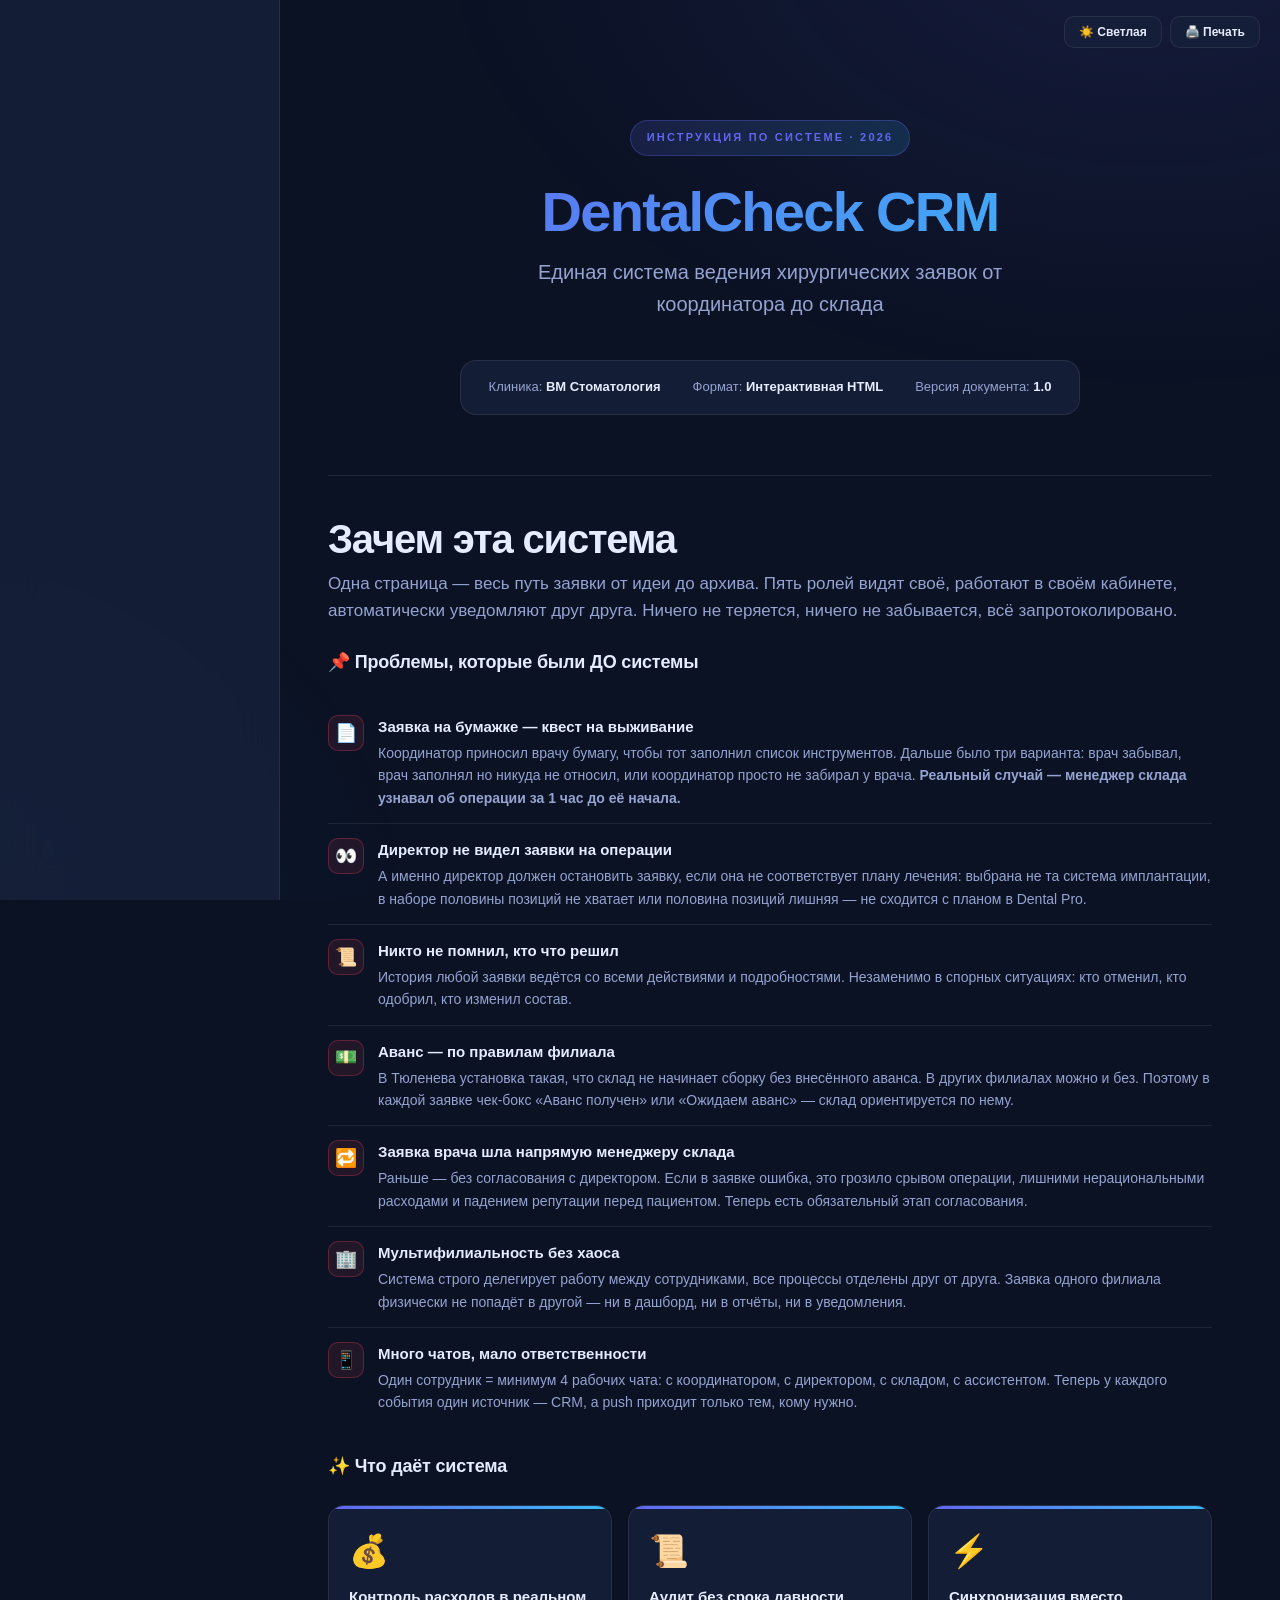
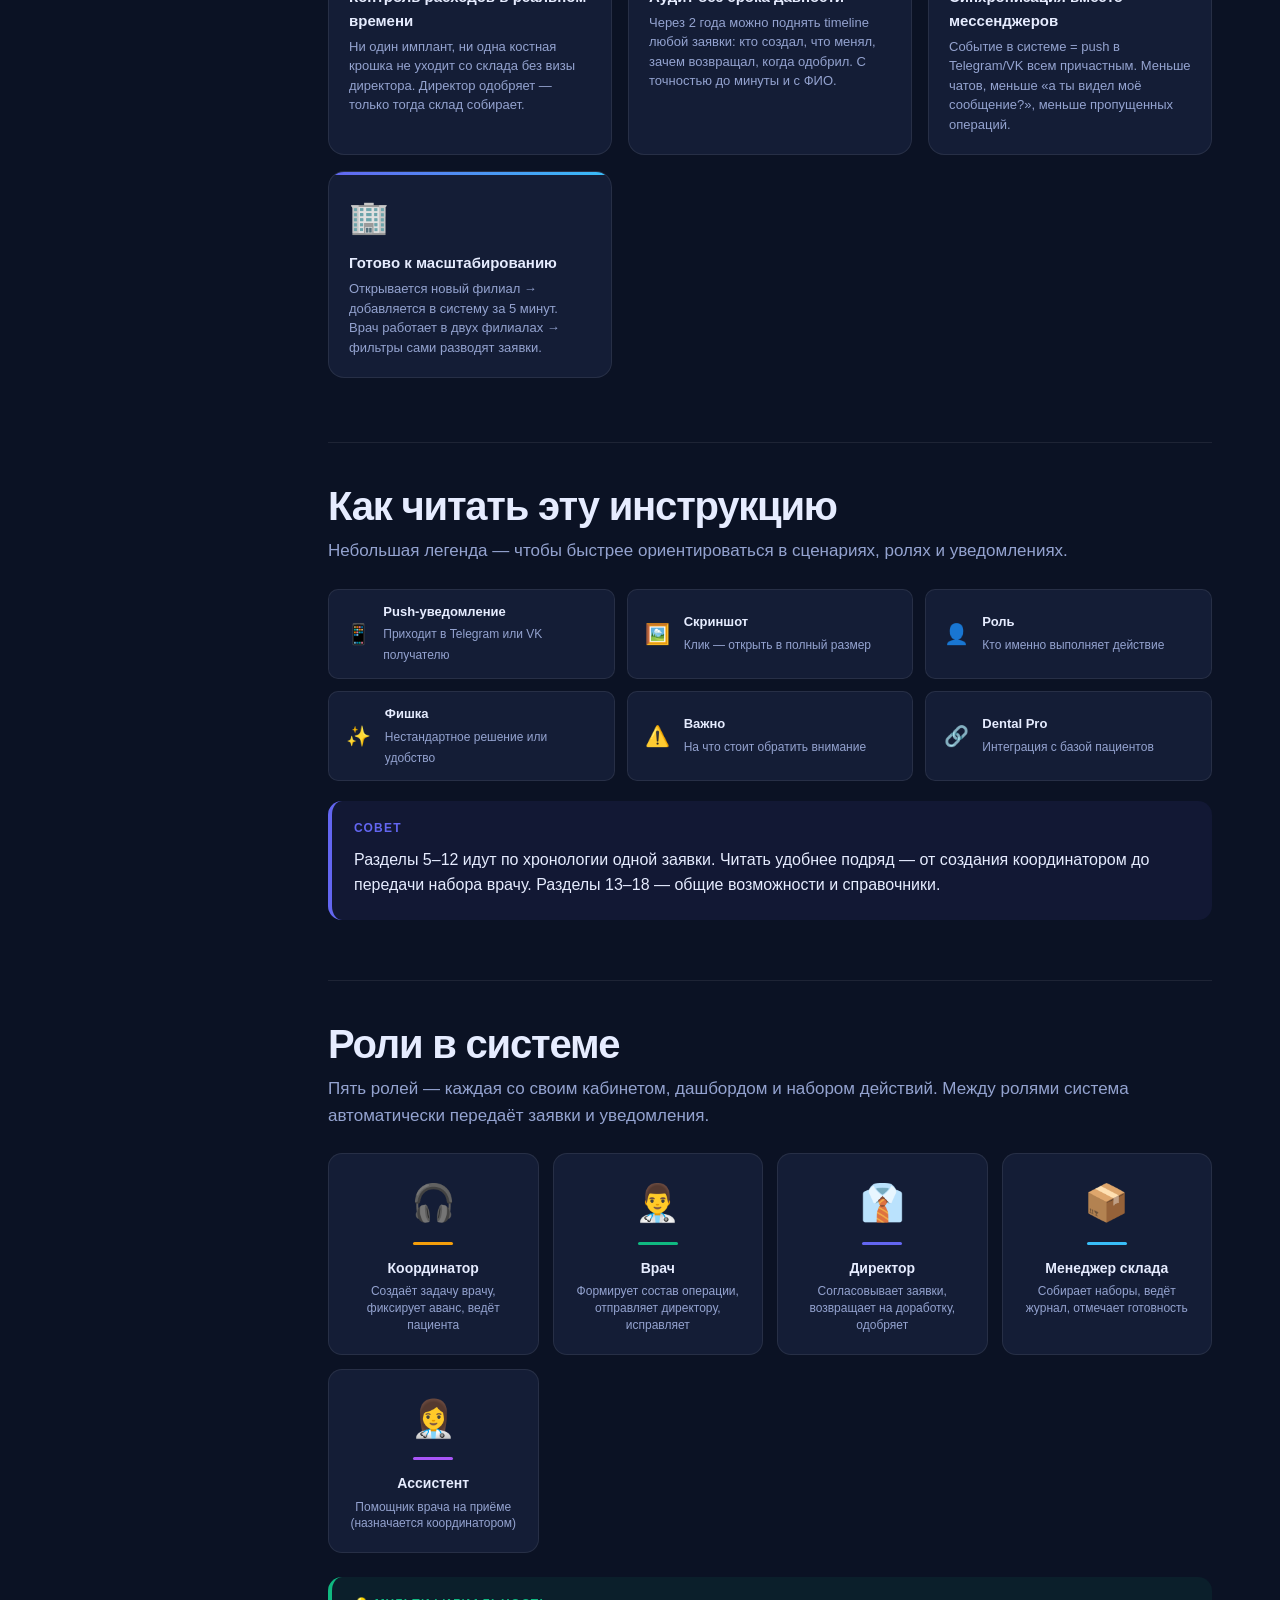
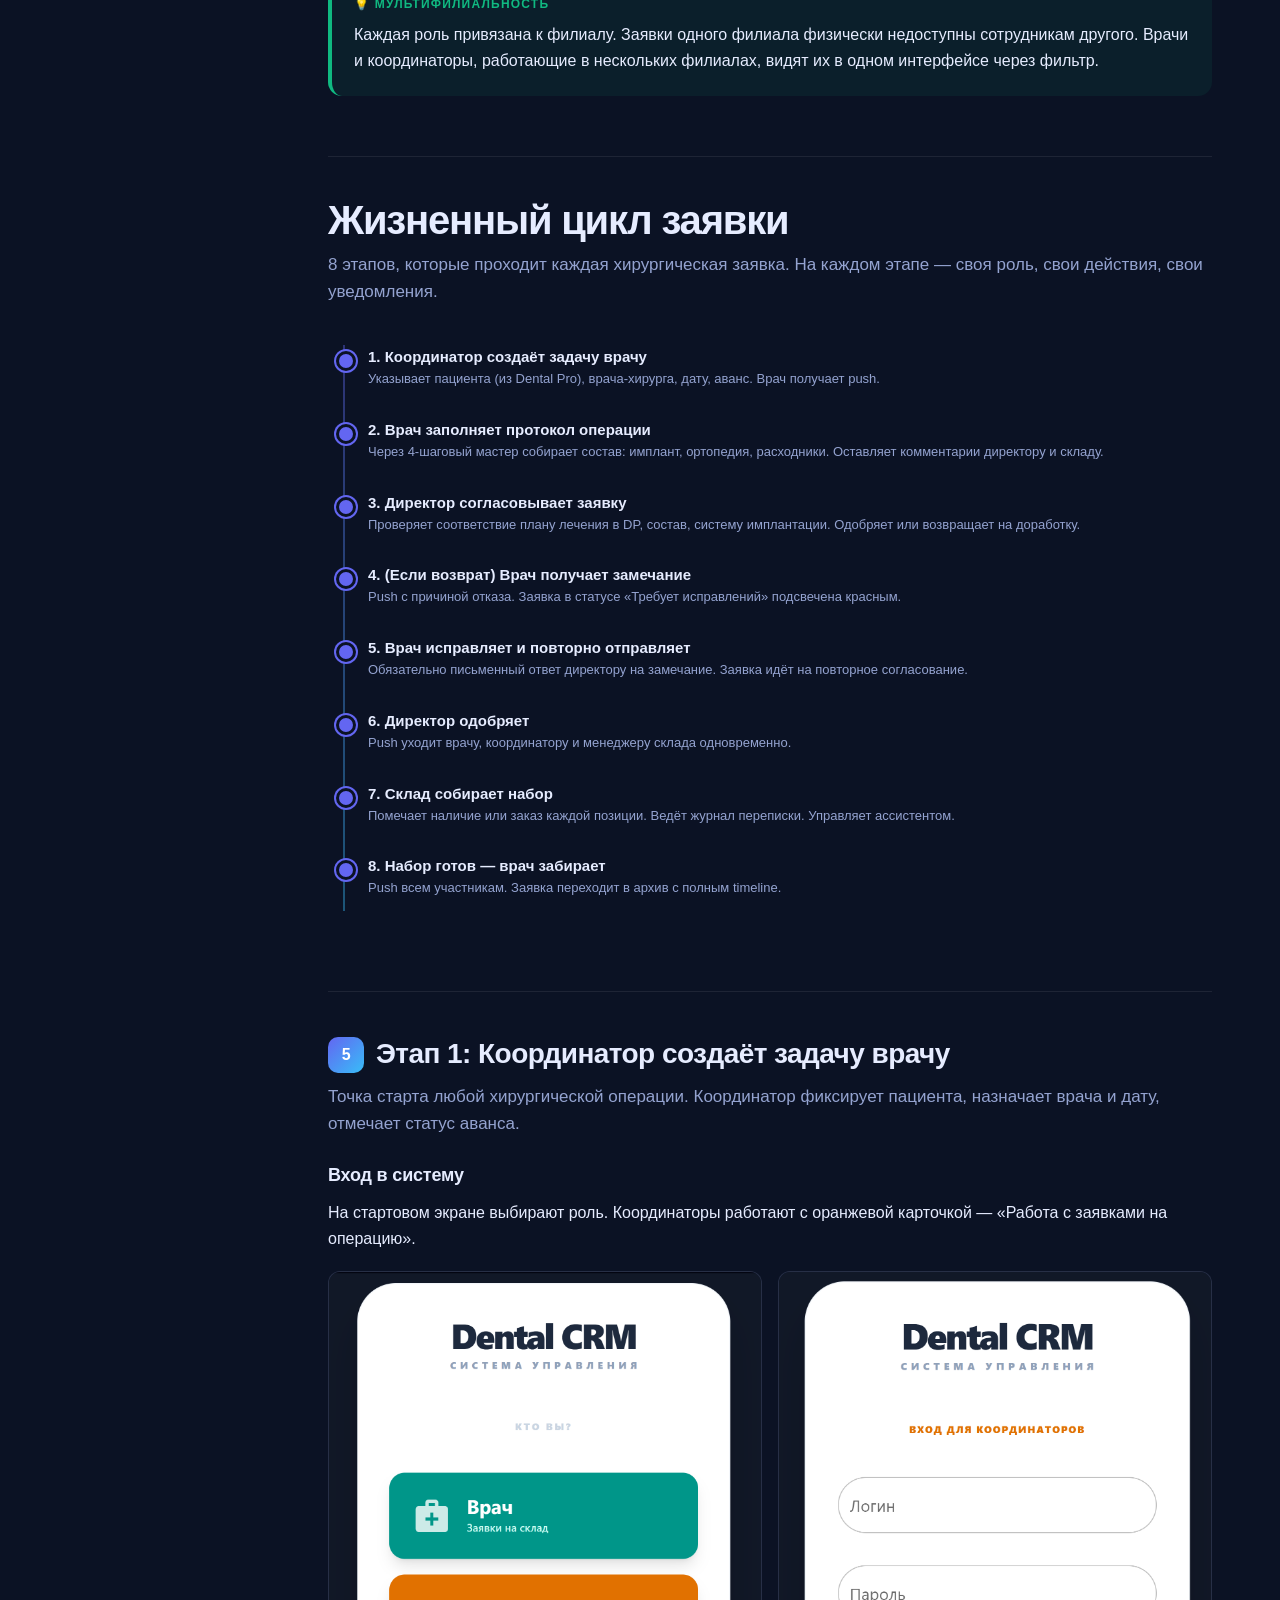
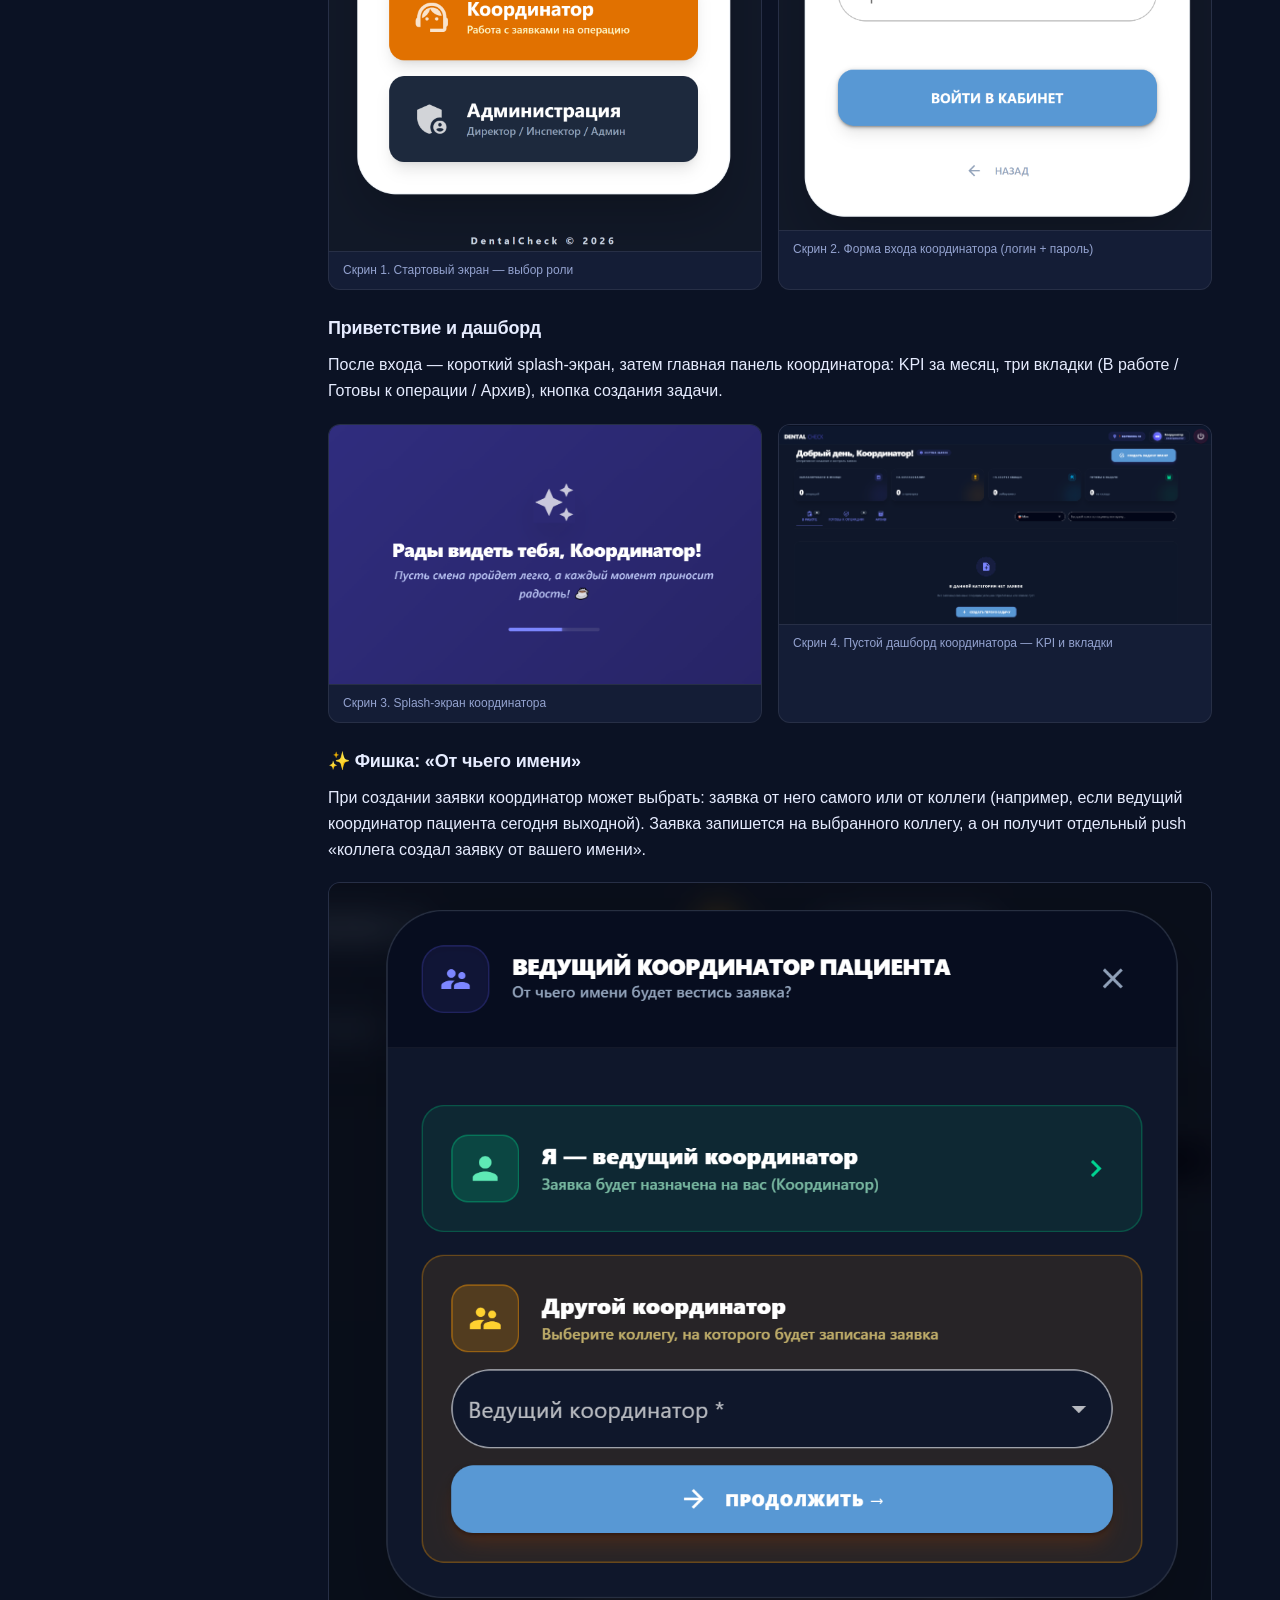
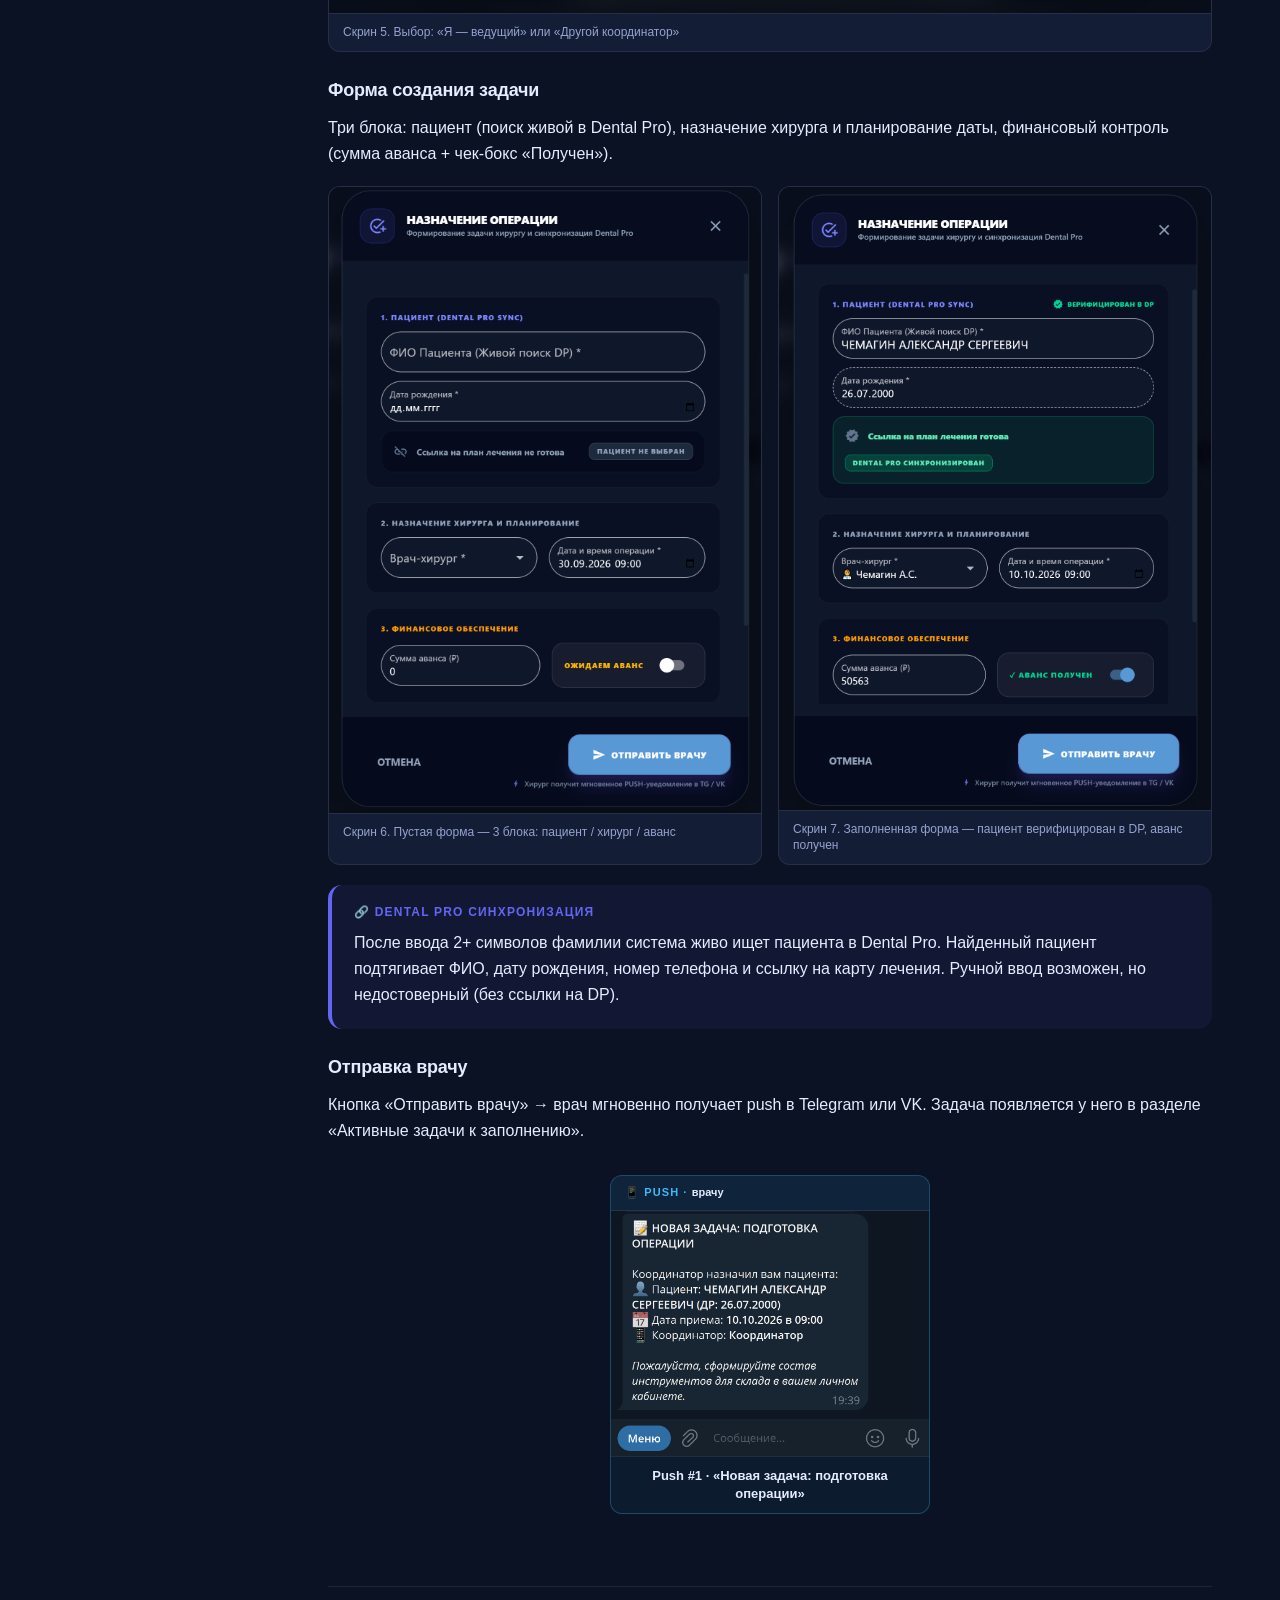
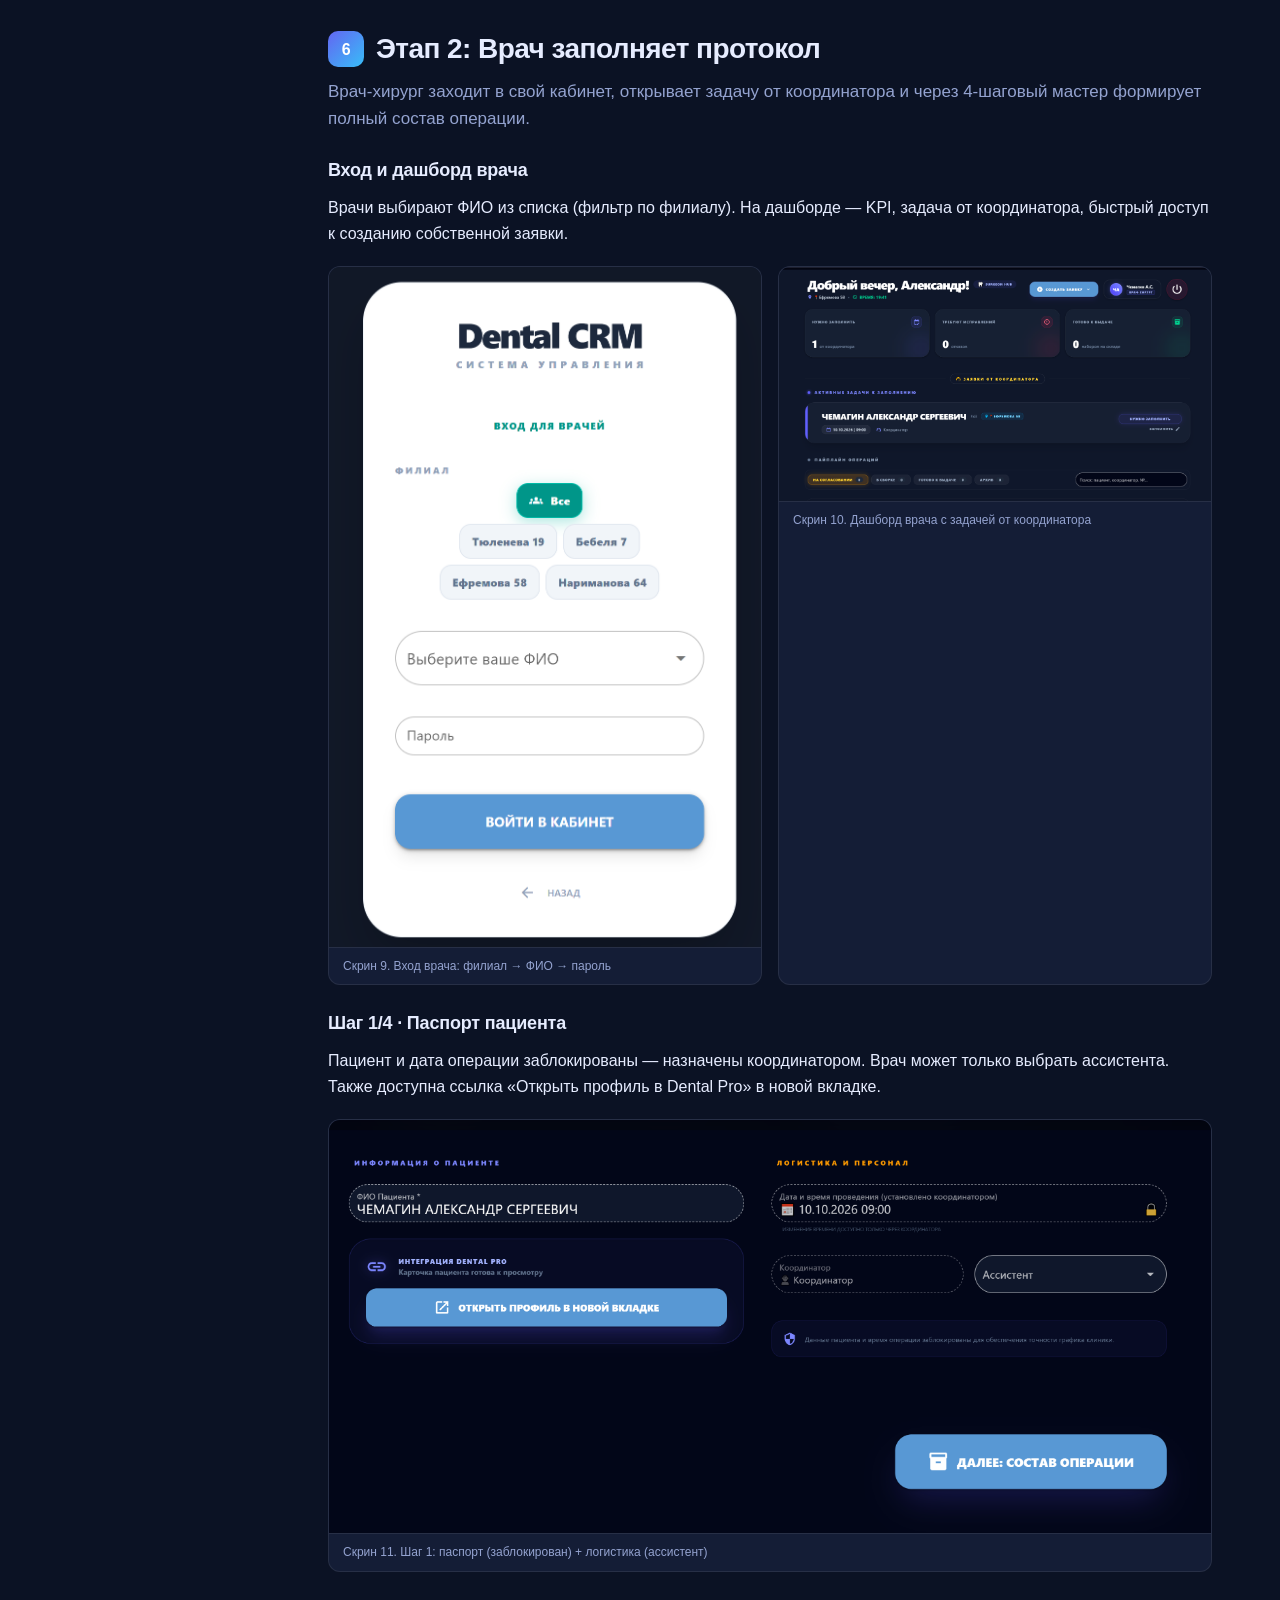
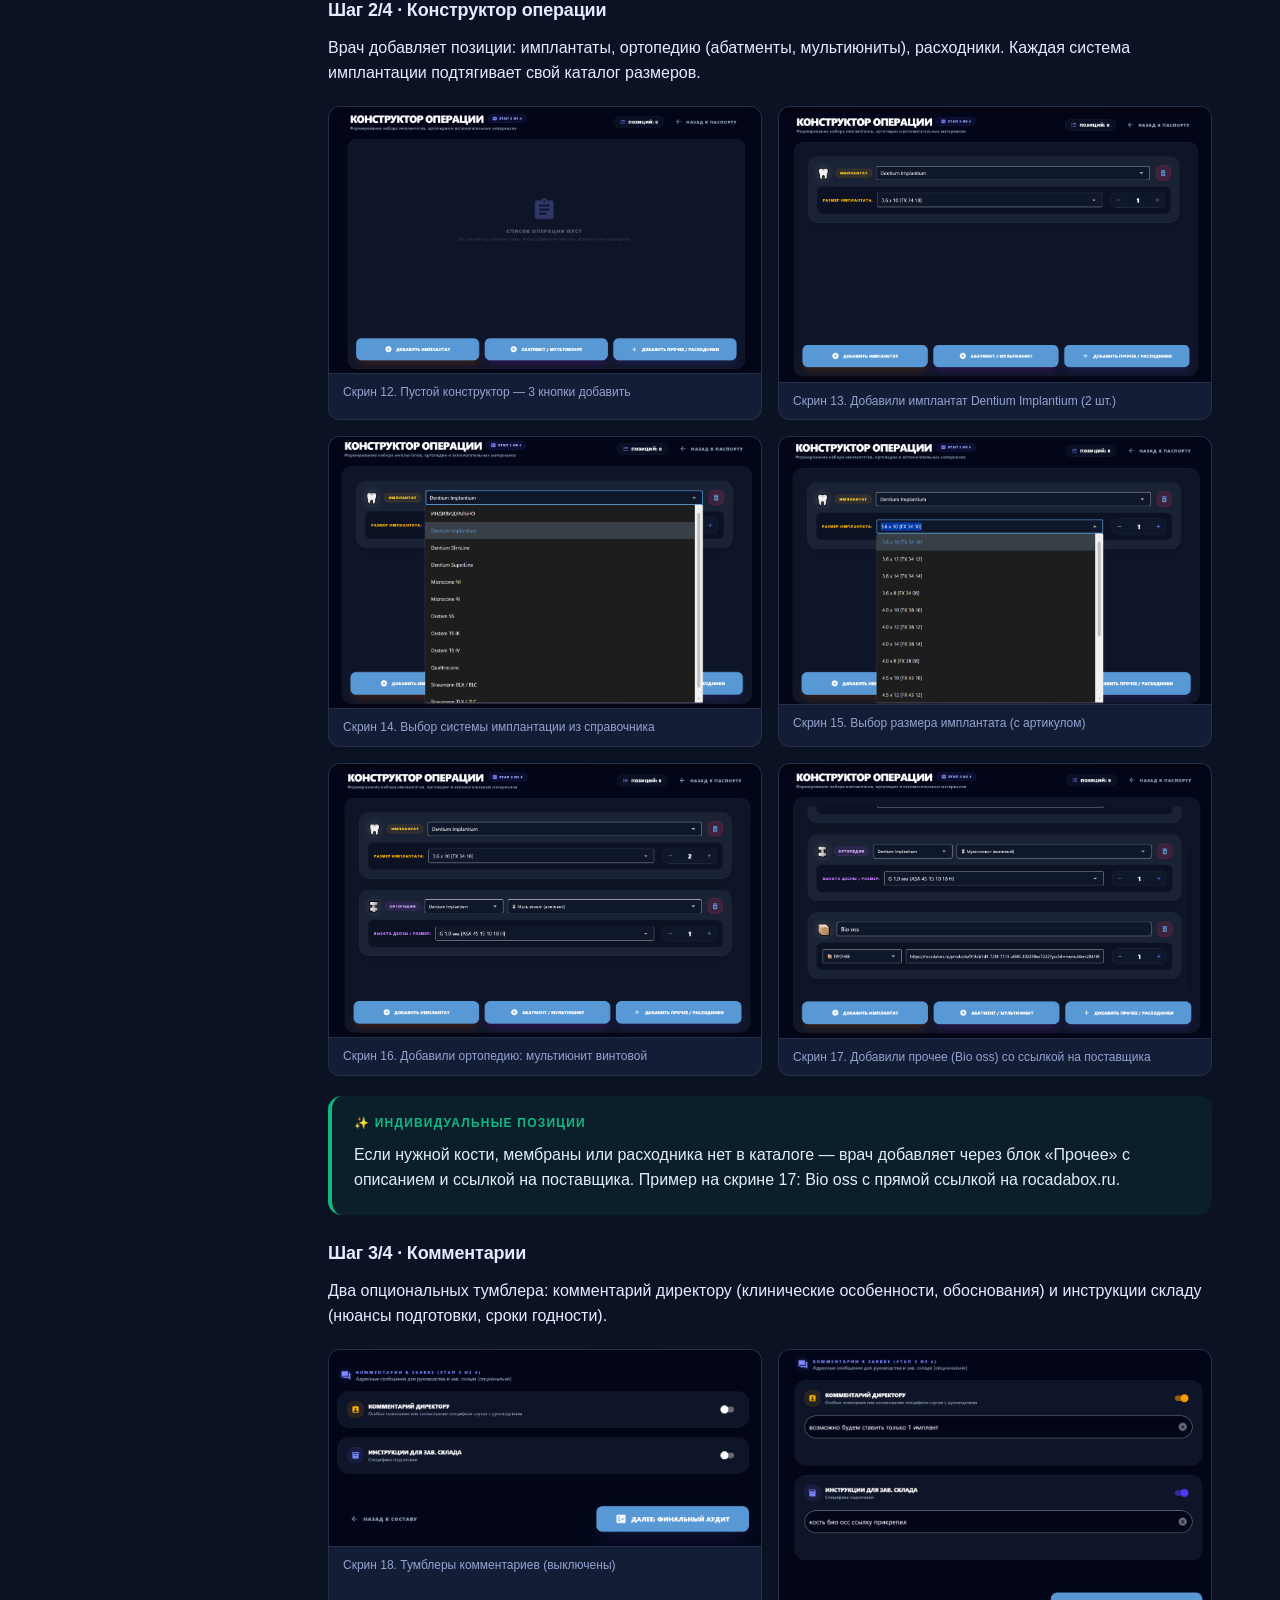
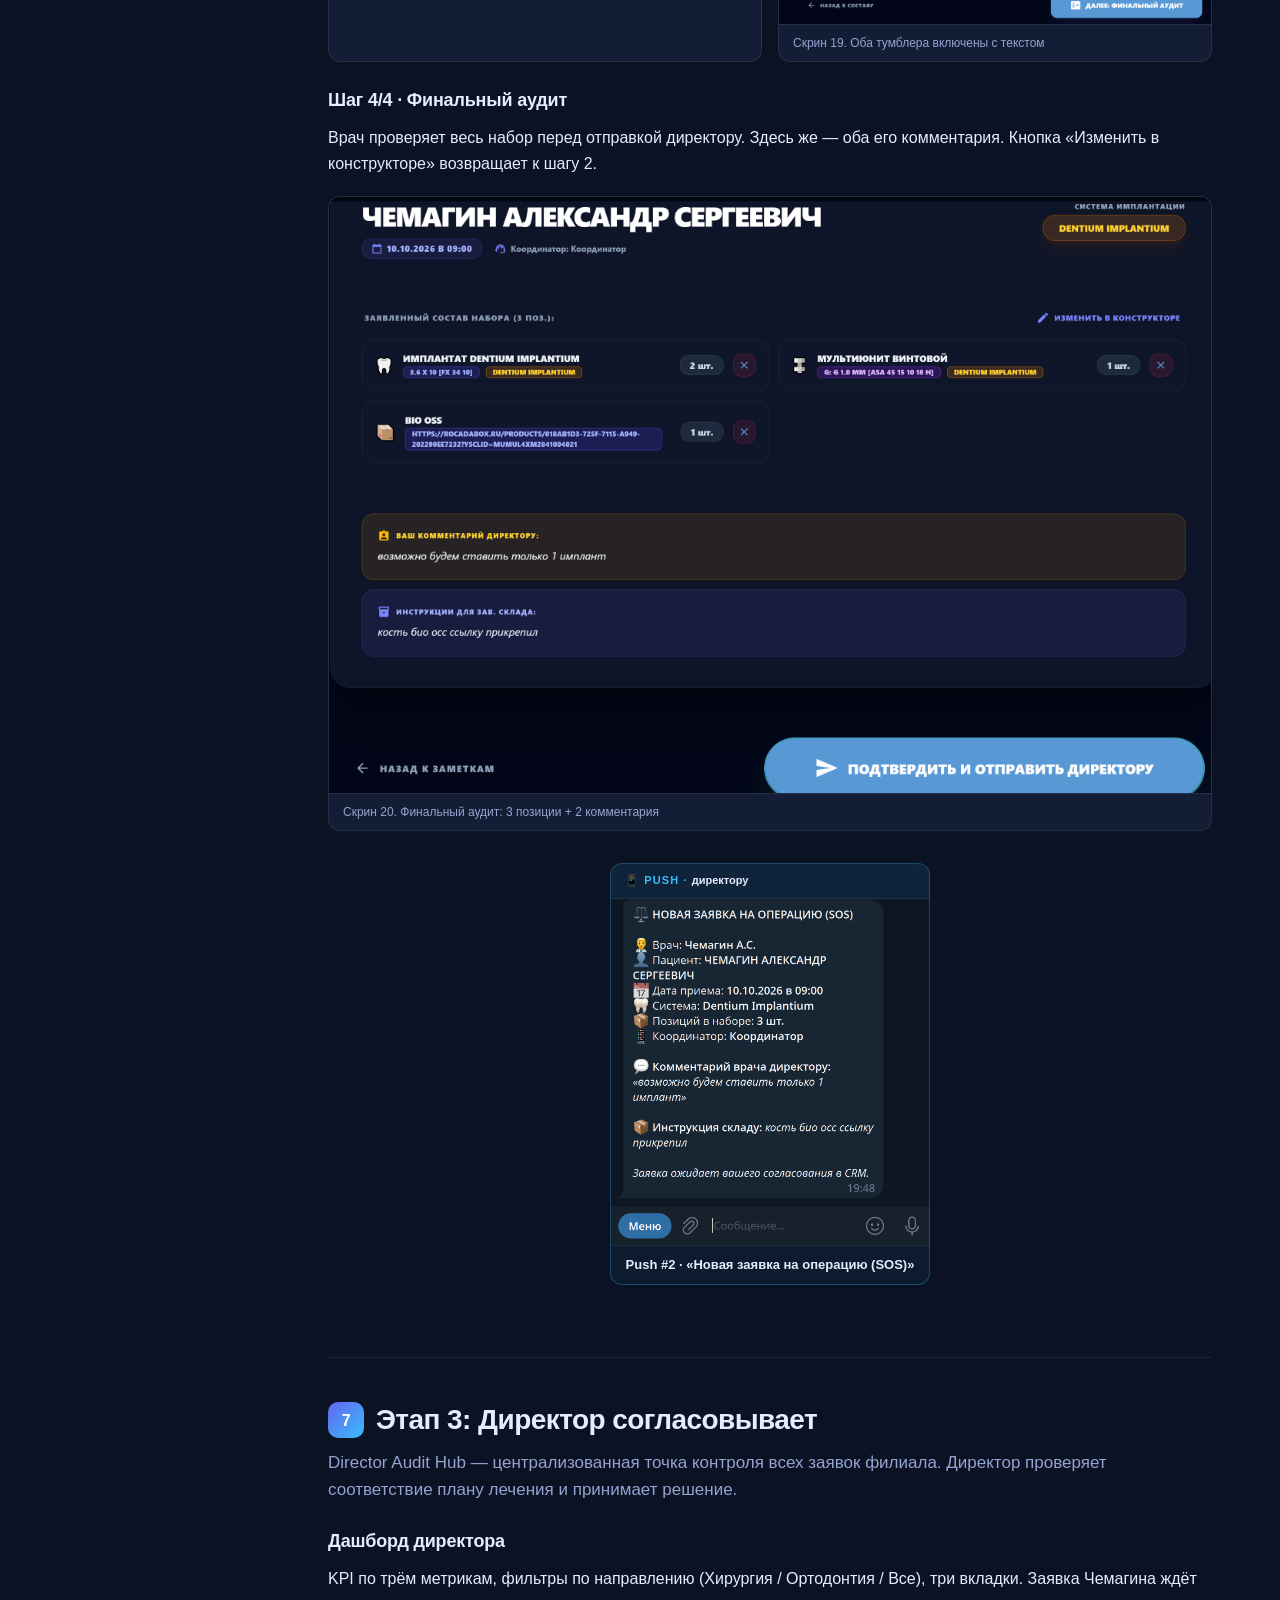
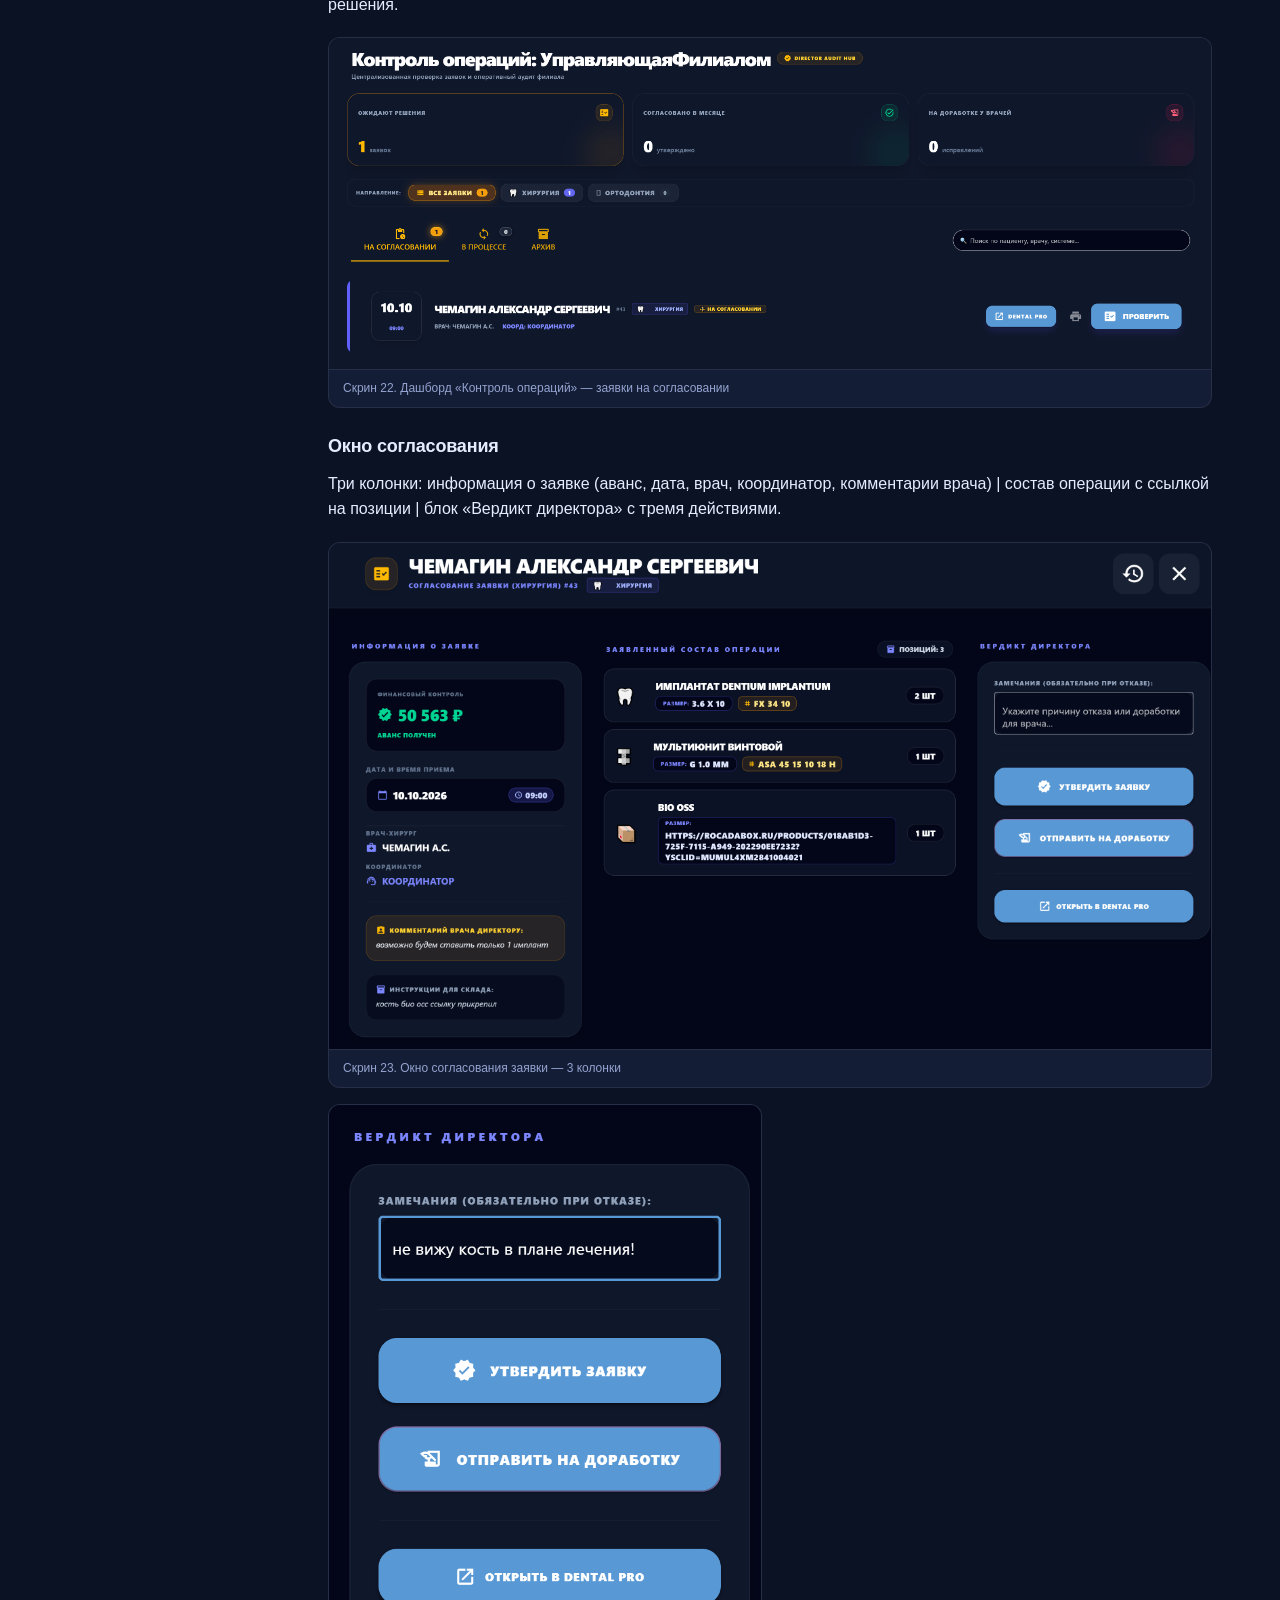
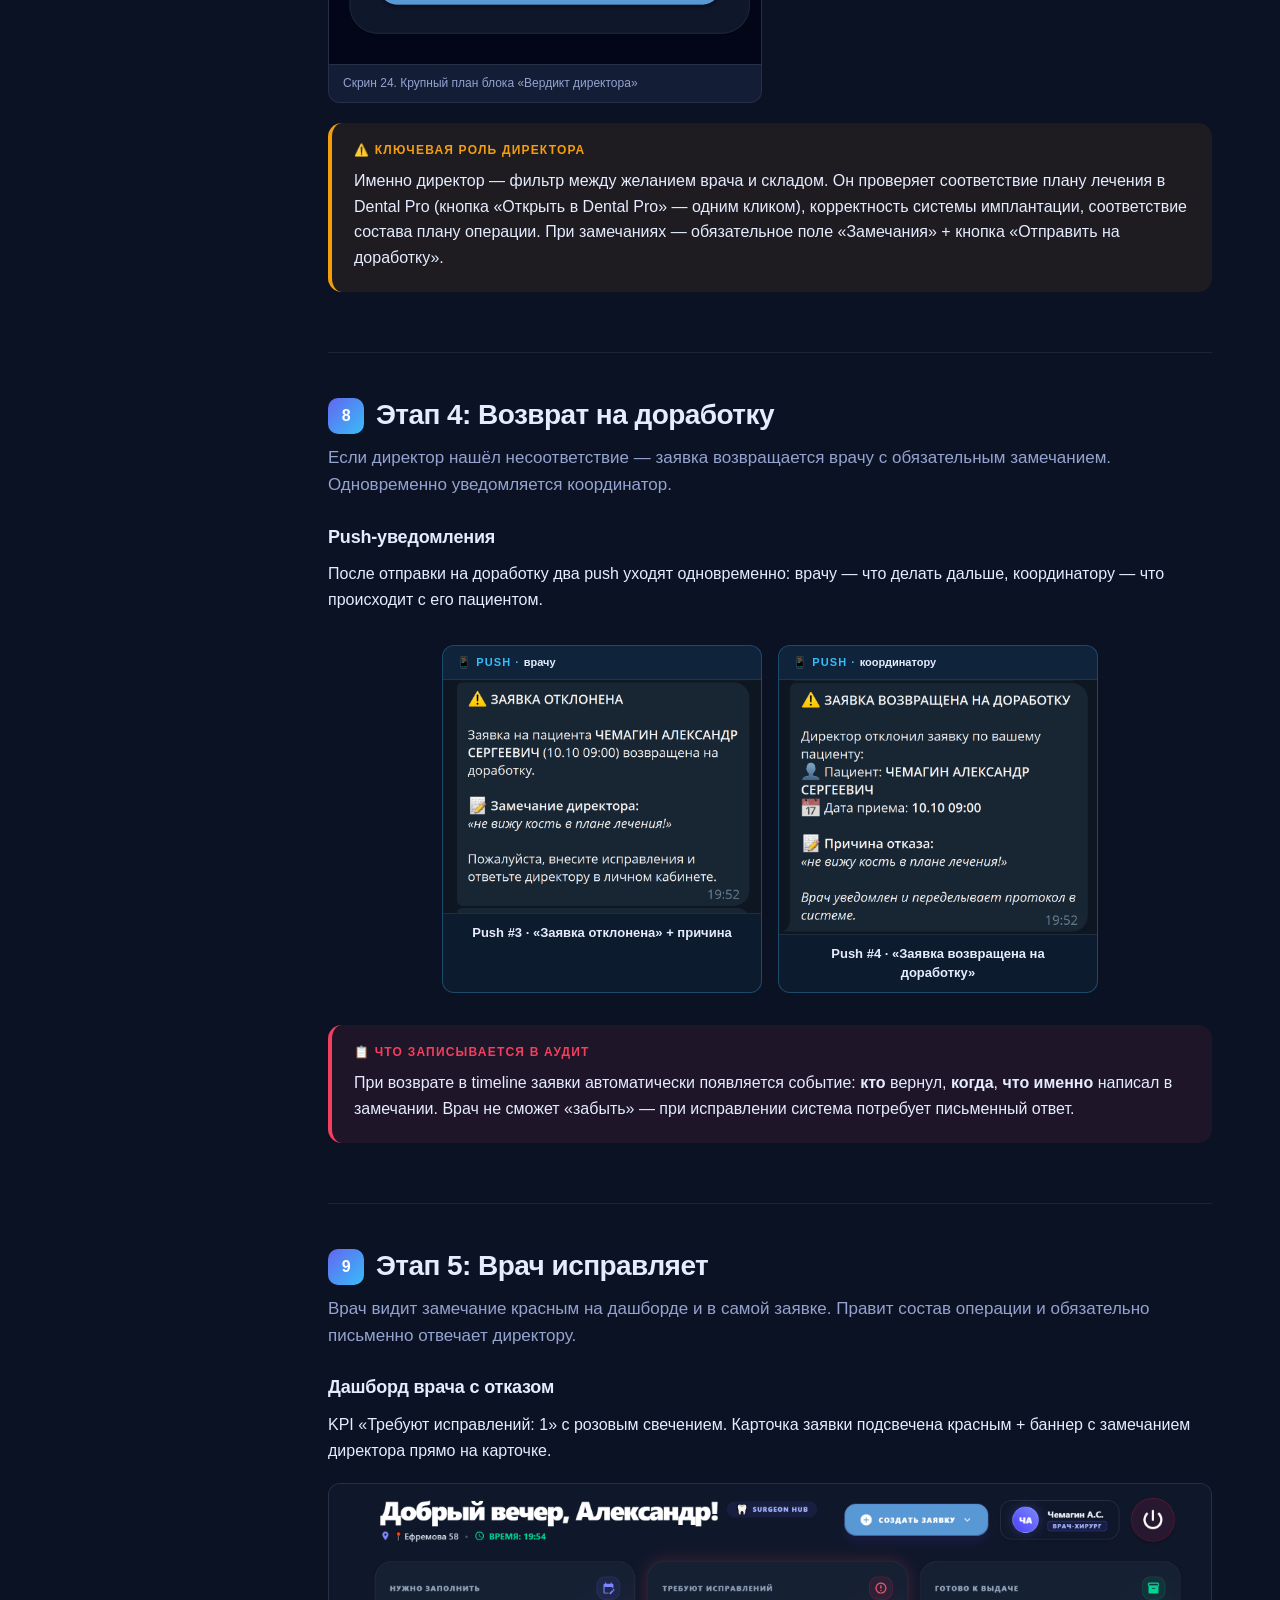
==== instruction/index.html @ 5f837ace "Publish DentalCheck CRM instruction" ====
<!DOCTYPE html><html lang="ru" data-theme="dark"><head><meta charset="UTF-8"/><meta name="viewport" content="width=device-width, initial-scale=1.0"/><title>DentalCheck CRM · ВМ Стоматология · Инструкция</title><style>:root { --bg:#0b1224; --bg-alt:#131c33; --panel:rgba(23,32,58,.85); --panel-solid:#17203a;
--text:#e6ecff; --muted:#94a3d0; --brand:#6366f1; --brand-2:#38bdf8; --emerald:#10b981;
--amber:#f59e0b; --rose:#f43f5e; --border:rgba(255,255,255,.08); --shadow:0 20px 60px -20px rgba(0,0,0,.6); }
[data-theme="light"] { --bg:#f4f6fb; --bg-alt:#e9edf6; --panel:rgba(255,255,255,.92); --panel-solid:#ffffff;
--text:#131c33; --muted:#55628a; --border:rgba(19,28,51,.12); --shadow:0 20px 60px -20px rgba(19,28,51,.15); }
* { box-sizing:border-box; }
html,body { margin:0; padding:0; scroll-behavior:smooth; }
body { font-family:-apple-system,BlinkMacSystemFont,"Segoe UI","SF Pro Display",Inter,Roboto,"Helvetica Neue",Arial,sans-serif;
background:var(--bg); color:var(--text); line-height:1.6; min-height:100vh; }
body::before { content:""; position:fixed; inset:0; z-index:-1; pointer-events:none;
background:radial-gradient(1200px 800px at 90% -10%,rgba(99,102,241,.12),transparent 60%),
radial-gradient(900px 700px at -10% 100%,rgba(56,189,248,.08),transparent 60%); }
[data-theme="light"] body::before { background:radial-gradient(1200px 800px at 90% -10%,rgba(99,102,241,.08),transparent 60%),
radial-gradient(900px 700px at -10% 100%,rgba(56,189,248,.05),transparent 60%); }
.sidebar { position:fixed; top:0; left:0; bottom:0; width:280px; background:var(--panel); backdrop-filter:blur(20px);
border-right:1px solid var(--border); overflow-y:auto; padding:24px 16px 24px 24px; z-index:100; }
.sidebar .logo { font-weight:900; font-size:18px; letter-spacing:-.02em; margin-bottom:4px;
background:linear-gradient(135deg,var(--brand),var(--brand-2)); -webkit-background-clip:text; background-clip:text; color:transparent; }
.sidebar .sub { font-size:11px; color:var(--muted); text-transform:uppercase; letter-spacing:.15em; margin-bottom:24px; }
.nav a { display:block; padding:8px 12px; margin-bottom:2px; color:var(--muted); text-decoration:none;
font-size:13px; border-radius:8px; border-left:2px solid transparent; transition:all .15s; }
.nav a:hover { color:var(--text); background:rgba(99,102,241,.08); }
.nav a.active { color:var(--text); background:rgba(99,102,241,.12); border-left-color:var(--brand); font-weight:600; }
.nav .group { font-size:10px; text-transform:uppercase; letter-spacing:.15em; color:var(--muted); margin:18px 12px 6px; opacity:.7; font-weight:700; }
.top-controls { position:fixed; top:16px; right:20px; display:flex; gap:8px; z-index:90; }
.tc-btn { background:var(--panel); border:1px solid var(--border); color:var(--text); padding:8px 14px;
border-radius:10px; font-size:12px; font-weight:600; cursor:pointer; backdrop-filter:blur(10px); transition:all .15s; }
.tc-btn:hover { transform:translateY(-1px); border-color:var(--brand); }
main { margin-left:280px; padding:40px 48px 80px; max-width:980px; }
section { padding:40px 0; scroll-margin-top:20px; }
section:not(:last-child) { border-bottom:1px solid var(--border); }
h1 { font-size:40px; font-weight:900; letter-spacing:-.03em; line-height:1.15; margin:0 0 8px; }
h2 { font-size:28px; font-weight:800; letter-spacing:-.02em; margin:0 0 6px; display:flex; align-items:center; gap:12px; }
h2 .num { display:inline-flex; align-items:center; justify-content:center; width:36px; height:36px;
background:linear-gradient(135deg,var(--brand),var(--brand-2)); color:white; border-radius:10px; font-size:16px; font-weight:900; flex-shrink:0; }
h3 { font-size:18px; font-weight:700; margin:24px 0 10px; letter-spacing:-.01em; }
p { margin:10px 0; color:var(--text); }
.lead { font-size:17px; color:var(--muted); margin:0 0 24px; }
strong,b { font-weight:700; }
.cover { padding:80px 0 60px; text-align:center; border-bottom:1px solid var(--border); }
.cover .brand-badge { display:inline-flex; align-items:center; gap:8px;
background:linear-gradient(135deg,rgba(99,102,241,.15),rgba(56,189,248,.15));
border:1px solid rgba(99,102,241,.3); padding:8px 16px; border-radius:100px; font-size:11px;
font-weight:700; letter-spacing:.2em; text-transform:uppercase; color:var(--brand); margin-bottom:24px; }
.cover h1 { font-size:56px; background:linear-gradient(135deg,var(--brand),var(--brand-2));
-webkit-background-clip:text; background-clip:text; color:transparent; margin-bottom:12px; }
.cover .tagline { font-size:20px; color:var(--muted); max-width:560px; margin:0 auto; }
.cover .cover-meta { margin-top:40px; display:inline-flex; gap:32px; padding:16px 28px;
background:var(--panel); border-radius:16px; border:1px solid var(--border); font-size:13px; color:var(--muted); }
.cover .cover-meta b { color:var(--text); }
.callout { padding:18px 22px; border-radius:14px; margin:20px 0; border-left:4px solid var(--brand); background:rgba(99,102,241,.08); }
.callout.warn { border-left-color:var(--amber); background:rgba(245,158,11,.08); }
.callout.ok { border-left-color:var(--emerald); background:rgba(16,185,129,.08); }
.callout.critical { border-left-color:var(--rose); background:rgba(244,63,94,.08); }
.callout p { margin:4px 0; }
.callout .callout-title { font-weight:800; font-size:12px; text-transform:uppercase; letter-spacing:.1em; margin-bottom:8px; color:var(--brand); }
.callout.warn .callout-title { color:var(--amber); }
.callout.ok .callout-title { color:var(--emerald); }
.callout.critical .callout-title { color:var(--rose); }
.benefits { display:grid; grid-template-columns:repeat(auto-fit,minmax(240px,1fr)); gap:16px; margin:24px 0; }
.benefit { background:var(--panel); border:1px solid var(--border); border-radius:16px; padding:20px; position:relative; overflow:hidden; }
.benefit::before { content:""; position:absolute; top:0; left:0; right:0; height:3px; background:linear-gradient(90deg,var(--brand),var(--brand-2)); }
.benefit .b-icon { font-size:32px; margin-bottom:8px; }
.benefit .b-title { font-weight:800; font-size:15px; margin-bottom:4px; }
.benefit .b-desc { font-size:13px; color:var(--muted); line-height:1.5; }
.problems { margin:24px 0; }
.problem { display:flex; gap:14px; padding:14px 0; border-bottom:1px solid var(--border); }
.problem:last-child { border-bottom:none; }
.problem .p-icon { flex-shrink:0; width:36px; height:36px; background:rgba(244,63,94,.1);
border:1px solid rgba(244,63,94,.3); border-radius:10px; display:flex; align-items:center; justify-content:center; font-size:18px; }
.problem .p-body { flex:1; }
.problem .p-title { font-weight:700; font-size:15px; margin-bottom:3px; }
.problem .p-text { color:var(--muted); font-size:14px; }
.roles { display:grid; grid-template-columns:repeat(auto-fit,minmax(180px,1fr)); gap:14px; margin:24px 0; }
.role { background:var(--panel); border:1px solid var(--border); border-radius:14px; padding:20px; text-align:center; }
.role .r-emoji { font-size:36px; margin-bottom:8px; }
.role .r-name { font-weight:800; font-size:14px; margin-bottom:4px; }
.role .r-desc { color:var(--muted); font-size:12px; line-height:1.4; }
.role .r-color { height:3px; border-radius:2px; margin:10px auto 12px; width:40px; }
.timeline { position:relative; margin:32px 0; padding-left:40px; }
.timeline::before { content:""; position:absolute; left:15px; top:8px; bottom:8px; width:2px;
background:linear-gradient(180deg,var(--brand),var(--brand-2)); opacity:.4; }
.tl-item { position:relative; padding:8px 0 20px; }
.tl-item::before { content:""; position:absolute; left:-32px; top:14px; width:14px; height:14px;
background:var(--brand); border:3px solid var(--bg); border-radius:50%; box-shadow:0 0 0 2px var(--brand); }
.tl-item .tl-title { font-weight:700; font-size:15px; }
.tl-item .tl-desc { color:var(--muted); font-size:13px; }
.shots { display:grid; grid-template-columns:repeat(auto-fit,minmax(300px,1fr)); gap:16px; margin:20px 0; }
.shot { margin:0; background:var(--panel); border:1px solid var(--border); border-radius:12px; overflow:hidden; cursor:pointer; transition:all .2s; }
.shot:hover { transform:translateY(-2px); border-color:var(--brand); }
.shot img { display:block; width:100%; height:auto; cursor:zoom-in; }
.shot figcaption { padding:10px 14px; font-size:12px; color:var(--muted); line-height:1.4; border-top:1px solid var(--border); }
.shot.wide { grid-column:1 / -1; }
.shot.push { max-width:320px; margin:12px auto; border-color:rgba(56,189,248,.3); background:rgba(56,189,248,.05); }
.push-tag { padding:8px 14px; font-size:11px; text-transform:uppercase; letter-spacing:.1em; color:var(--brand-2);
border-bottom:1px solid var(--border); background:rgba(56,189,248,.06); font-weight:600; }
.push-tag b { color:var(--text); text-transform:none; letter-spacing:0; font-weight:700; }
.shot.push figcaption { text-align:center; font-size:13px; color:var(--text); }
.push-grid { display:grid; grid-template-columns:repeat(auto-fit,minmax(240px,320px)); gap:16px; justify-content:center; margin:20px 0; }
.modal { display:none; position:fixed; inset:0; background:rgba(0,0,0,.9); z-index:1000;
align-items:center; justify-content:center; cursor:zoom-out; padding:20px; }
.modal.open { display:flex; }
.modal img { max-width:96vw; max-height:92vh; border-radius:8px; }
.modal .close-hint { position:absolute; top:20px; right:24px; color:white; opacity:.7; font-size:13px;
background:rgba(0,0,0,.6); padding:6px 12px; border-radius:8px; }
.matrix { width:100%; border-collapse:collapse; margin:20px 0; font-size:13px; background:var(--panel);
border-radius:12px; overflow:hidden; border:1px solid var(--border); }
.matrix th,.matrix td { padding:10px 12px; text-align:left; border-bottom:1px solid var(--border); }
.matrix th { background:rgba(99,102,241,.1); font-weight:700; font-size:11px; text-transform:uppercase;
letter-spacing:.05em; color:var(--brand); text-align:center; }
.matrix td:first-child { font-weight:600; }
.matrix td.check { text-align:center; font-size:16px; }
.faq-item { background:var(--panel); border:1px solid var(--border); border-radius:12px; margin:10px 0; overflow:hidden; }
.faq-item summary { padding:14px 18px; cursor:pointer; font-weight:700; font-size:14px; list-style:none;
display:flex; align-items:center; justify-content:space-between; gap:12px; }
.faq-item summary::after { content:"▾"; color:var(--muted); transition:transform .2s; }
.faq-item[open] summary::after { transform:rotate(180deg); }
.faq-item summary::-webkit-details-marker { display:none; }
.faq-item .faq-body { padding:0 18px 16px; font-size:14px; color:var(--muted); line-height:1.6; }
.faq-item .faq-body b { color:var(--text); }
.legend { display:grid; grid-template-columns:repeat(auto-fit,minmax(220px,1fr)); gap:12px; margin:20px 0; }
.leg-item { padding:12px 14px; background:var(--panel); border:1px solid var(--border); border-radius:10px;
font-size:13px; display:flex; align-items:center; gap:10px; }
.leg-item .l-icon { font-size:20px; width:32px; text-align:center; }
.leg-item .l-text b { display:block; margin-bottom:2px; font-size:13px; }
.leg-item .l-text span { color:var(--muted); font-size:12px; }
.steps { margin:24px 0; }
.step { display:flex; gap:16px; padding:16px 0; border-bottom:1px dashed var(--border); }
.step:last-child { border-bottom:none; }
.step .s-num { flex-shrink:0; width:32px; height:32px; background:var(--panel); border:1px solid var(--border);
border-radius:50%; display:flex; align-items:center; justify-content:center; font-weight:800; font-size:13px; color:var(--brand); }
.step .s-body { flex:1; }
.step .s-title { font-weight:700; margin-bottom:4px; }
.step .s-desc { color:var(--muted); font-size:14px; }
.highlight-grid { display:grid; grid-template-columns:repeat(auto-fit,minmax(280px,1fr)); gap:14px; margin:24px 0; }
.highlight { padding:16px 18px; background:var(--panel); border:1px solid var(--border);
border-left:3px solid var(--brand); border-radius:12px; }
.highlight .h-title { font-weight:800; font-size:14px; margin-bottom:6px; }
.highlight .h-desc { color:var(--muted); font-size:13px; line-height:1.55; }
footer { padding:40px 0 20px; text-align:center; color:var(--muted); font-size:12px; border-top:1px solid var(--border); margin-top:40px; }
footer .foot-brand { font-weight:800; color:var(--text); margin-bottom:4px; letter-spacing:.1em; text-transform:uppercase; font-size:11px; }
@media print {
.sidebar,.top-controls { display:none !important; }
main { margin-left:0; padding:0; max-width:100%; }
body { background:white !important; color:#111 !important; }
section { page-break-inside:avoid; border-bottom:1px solid #ddd; }
.shot img { max-width:100%; }
.modal { display:none !important; }
.callout,.benefit,.role,.highlight,.faq-item,.matrix,.problem,.leg-item,.step { background:white !important; color:#111 !important; border-color:#ccc !important; }
a { color:#333 !important; text-decoration:none; }
.cover h1 { background:none !important; -webkit-text-fill-color:#111 !important; color:#111 !important; }
}
@media (max-width:900px) {
.sidebar { transform:translateX(-100%); transition:transform .2s; }
.sidebar.open { transform:translateX(0); }
main { margin-left:0; padding:24px 16px 60px; }
.cover h1 { font-size:36px; }
.cover .tagline { font-size:16px; }
h1 { font-size:28px; }
h2 { font-size:22px; }
.top-controls { top:12px; right:12px; }
.menu-btn { display:flex !important; }
}
.menu-btn { display:none; }</style></head><body><aside class="sidebar" id="sidebar"><div class="logo">🦷 DentalCheck CRM</div>
<div class="sub">ВМ Стоматология</div>
<nav class="nav">
  <a href="#cover">Обложка</a>
  <div class="group">Общее</div>
  <a href="#summary">1 · Резюме</a>
  <a href="#legend">2 · Как читать</a>
  <a href="#roles">3 · Роли</a>
  <a href="#lifecycle">4 · Жизненный цикл</a>
  <div class="group">Пошагово</div>
  <a href="#stage-1">5 · Координатор создаёт</a>
  <a href="#stage-2">6 · Врач заполняет</a>
  <a href="#stage-3">7 · Директор согласовывает</a>
  <a href="#stage-4">8 · Возврат на доработку</a>
  <a href="#stage-5">9 · Врач исправляет</a>
  <a href="#stage-6">10 · Второе согласование</a>
  <a href="#stage-7">11 · Склад собирает</a>
  <a href="#stage-8">12 · Готовность и выдача</a>
  <div class="group">Дополнительно</div>
  <a href="#audit">13 · Аудит</a>
  <a href="#warehouse-queue">14 · Очередь склада</a>
  <a href="#notifications">15 · Уведомления</a>
  <a href="#features">16 · Ключевые фишки</a>
  <a href="#faq">17 · FAQ</a>
  <a href="#roadmap">18 · Планы развития</a>
</nav></aside><div class="top-controls"><button class="tc-btn menu-btn" onclick="toggleMenu()">☰</button><button class="tc-btn" onclick="toggleTheme()"><span id="theme-label">☀️ Светлая</span></button><button class="tc-btn" onclick="printDoc()">🖨️ Печать</button></div><main><section id="cover" class="cover">
  <div class="brand-badge">Инструкция по системе · 2026</div>
  <h1>DentalCheck CRM</h1>
  <div class="tagline">Единая система ведения хирургических заявок от координатора до склада</div>
  <div class="cover-meta">
    <div>Клиника: <b>ВМ Стоматология</b></div>
    <div>Формат: <b>Интерактивная HTML</b></div>
    <div>Версия документа: <b>1.0</b></div>
  </div>
</section><section id="summary">
  <h1>Зачем эта система</h1>
  <p class="lead">Одна страница — весь путь заявки от идеи до архива. Пять ролей видят своё, работают в своём кабинете, автоматически уведомляют друг друга. Ничего не теряется, ничего не забывается, всё запротоколировано.</p>
  <h3>📌 Проблемы, которые были ДО системы</h3>
  <div class="problems">
    <div class="problem"><div class="p-icon">📄</div><div class="p-body"><div class="p-title">Заявка на бумажке — квест на выживание</div><div class="p-text">Координатор приносил врачу бумагу, чтобы тот заполнил список инструментов. Дальше было три варианта: врач забывал, врач заполнял но никуда не относил, или координатор просто не забирал у врача. <b>Реальный случай — менеджер склада узнавал об операции за 1 час до её начала.</b></div></div></div>
    <div class="problem"><div class="p-icon">👀</div><div class="p-body"><div class="p-title">Директор не видел заявки на операции</div><div class="p-text">А именно директор должен остановить заявку, если она не соответствует плану лечения: выбрана не та система имплантации, в наборе половины позиций не хватает или половина позиций лишняя — не сходится с планом в Dental Pro.</div></div></div>
    <div class="problem"><div class="p-icon">📜</div><div class="p-body"><div class="p-title">Никто не помнил, кто что решил</div><div class="p-text">История любой заявки ведётся со всеми действиями и подробностями. Незаменимо в спорных ситуациях: кто отменил, кто одобрил, кто изменил состав.</div></div></div>
    <div class="problem"><div class="p-icon">💵</div><div class="p-body"><div class="p-title">Аванс — по правилам филиала</div><div class="p-text">В Тюленева установка такая, что склад не начинает сборку без внесённого аванса. В других филиалах можно и без. Поэтому в каждой заявке чек-бокс «Аванс получен» или «Ожидаем аванс» — склад ориентируется по нему.</div></div></div>
    <div class="problem"><div class="p-icon">🔁</div><div class="p-body"><div class="p-title">Заявка врача шла напрямую менеджеру склада</div><div class="p-text">Раньше — без согласования с директором. Если в заявке ошибка, это грозило срывом операции, лишними нерациональными расходами и падением репутации перед пациентом. Теперь есть обязательный этап согласования.</div></div></div>
    <div class="problem"><div class="p-icon">🏢</div><div class="p-body"><div class="p-title">Мультифилиальность без хаоса</div><div class="p-text">Система строго делегирует работу между сотрудниками, все процессы отделены друг от друга. Заявка одного филиала физически не попадёт в другой — ни в дашборд, ни в отчёты, ни в уведомления.</div></div></div>
    <div class="problem"><div class="p-icon">📱</div><div class="p-body"><div class="p-title">Много чатов, мало ответственности</div><div class="p-text">Один сотрудник = минимум 4 рабочих чата: с координатором, с директором, с складом, с ассистентом. Теперь у каждого события один источник — CRM, а push приходит только тем, кому нужно.</div></div></div>
  </div>
  <h3>✨ Что даёт система</h3>
  <div class="benefits">
    <div class="benefit"><div class="b-icon">💰</div><div class="b-title">Контроль расходов в реальном времени</div><div class="b-desc">Ни один имплант, ни одна костная крошка не уходит со склада без визы директора. Директор одобряет — только тогда склад собирает.</div></div>
    <div class="benefit"><div class="b-icon">📜</div><div class="b-title">Аудит без срока давности</div><div class="b-desc">Через 2 года можно поднять timeline любой заявки: кто создал, что менял, зачем возвращал, когда одобрил. С точностью до минуты и с ФИО.</div></div>
    <div class="benefit"><div class="b-icon">⚡</div><div class="b-title">Синхронизация вместо мессенджеров</div><div class="b-desc">Событие в системе = push в Telegram/VK всем причастным. Меньше чатов, меньше «а ты видел моё сообщение?», меньше пропущенных операций.</div></div>
    <div class="benefit"><div class="b-icon">🏢</div><div class="b-title">Готово к масштабированию</div><div class="b-desc">Открывается новый филиал → добавляется в систему за 5 минут. Врач работает в двух филиалах → фильтры сами разводят заявки.</div></div>
  </div>
</section><section id="legend">
  <h1>Как читать эту инструкцию</h1>
  <p class="lead">Небольшая легенда — чтобы быстрее ориентироваться в сценариях, ролях и уведомлениях.</p>
  <div class="legend">
    <div class="leg-item"><div class="l-icon">📱</div><div class="l-text"><b>Push-уведомление</b><span>Приходит в Telegram или VK получателю</span></div></div>
    <div class="leg-item"><div class="l-icon">🖼️</div><div class="l-text"><b>Скриншот</b><span>Клик — открыть в полный размер</span></div></div>
    <div class="leg-item"><div class="l-icon">👤</div><div class="l-text"><b>Роль</b><span>Кто именно выполняет действие</span></div></div>
    <div class="leg-item"><div class="l-icon">✨</div><div class="l-text"><b>Фишка</b><span>Нестандартное решение или удобство</span></div></div>
    <div class="leg-item"><div class="l-icon">⚠️</div><div class="l-text"><b>Важно</b><span>На что стоит обратить внимание</span></div></div>
    <div class="leg-item"><div class="l-icon">🔗</div><div class="l-text"><b>Dental Pro</b><span>Интеграция с базой пациентов</span></div></div>
  </div>
  <div class="callout"><div class="callout-title">Совет</div><p>Разделы 5–12 идут по хронологии одной заявки. Читать удобнее подряд — от создания координатором до передачи набора врачу. Разделы 13–18 — общие возможности и справочники.</p></div>
</section><section id="roles">
  <h1>Роли в системе</h1>
  <p class="lead">Пять ролей — каждая со своим кабинетом, дашбордом и набором действий. Между ролями система автоматически передаёт заявки и уведомления.</p>
  <div class="roles">
    <div class="role"><div class="r-emoji">🎧</div><div class="r-color" style="background:#f59e0b"></div><div class="r-name">Координатор</div><div class="r-desc">Создаёт задачу врачу, фиксирует аванс, ведёт пациента</div></div>
    <div class="role"><div class="r-emoji">👨‍⚕️</div><div class="r-color" style="background:#10b981"></div><div class="r-name">Врач</div><div class="r-desc">Формирует состав операции, отправляет директору, исправляет</div></div>
    <div class="role"><div class="r-emoji">👔</div><div class="r-color" style="background:#6366f1"></div><div class="r-name">Директор</div><div class="r-desc">Согласовывает заявки, возвращает на доработку, одобряет</div></div>
    <div class="role"><div class="r-emoji">📦</div><div class="r-color" style="background:#38bdf8"></div><div class="r-name">Менеджер склада</div><div class="r-desc">Собирает наборы, ведёт журнал, отмечает готовность</div></div>
    <div class="role"><div class="r-emoji">👩‍⚕️</div><div class="r-color" style="background:#a855f7"></div><div class="r-name">Ассистент</div><div class="r-desc">Помощник врача на приёме (назначается координатором)</div></div>
  </div>
  <div class="callout ok"><div class="callout-title">💡 Мультифилиальность</div><p>Каждая роль привязана к филиалу. Заявки одного филиала физически недоступны сотрудникам другого. Врачи и координаторы, работающие в нескольких филиалах, видят их в одном интерфейсе через фильтр.</p></div>
</section><section id="lifecycle">
  <h1>Жизненный цикл заявки</h1>
  <p class="lead">8 этапов, которые проходит каждая хирургическая заявка. На каждом этапе — своя роль, свои действия, свои уведомления.</p>
  <div class="timeline">
    <div class="tl-item"><div class="tl-title">1. Координатор создаёт задачу врачу</div><div class="tl-desc">Указывает пациента (из Dental Pro), врача-хирурга, дату, аванс. Врач получает push.</div></div>
    <div class="tl-item"><div class="tl-title">2. Врач заполняет протокол операции</div><div class="tl-desc">Через 4-шаговый мастер собирает состав: имплант, ортопедия, расходники. Оставляет комментарии директору и складу.</div></div>
    <div class="tl-item"><div class="tl-title">3. Директор согласовывает заявку</div><div class="tl-desc">Проверяет соответствие плану лечения в DP, состав, систему имплантации. Одобряет или возвращает на доработку.</div></div>
    <div class="tl-item"><div class="tl-title">4. (Если возврат) Врач получает замечание</div><div class="tl-desc">Push с причиной отказа. Заявка в статусе «Требует исправлений» подсвечена красным.</div></div>
    <div class="tl-item"><div class="tl-title">5. Врач исправляет и повторно отправляет</div><div class="tl-desc">Обязательно письменный ответ директору на замечание. Заявка идёт на повторное согласование.</div></div>
    <div class="tl-item"><div class="tl-title">6. Директор одобряет</div><div class="tl-desc">Push уходит врачу, координатору и менеджеру склада одновременно.</div></div>
    <div class="tl-item"><div class="tl-title">7. Склад собирает набор</div><div class="tl-desc">Помечает наличие или заказ каждой позиции. Ведёт журнал переписки. Управляет ассистентом.</div></div>
    <div class="tl-item"><div class="tl-title">8. Набор готов — врач забирает</div><div class="tl-desc">Push всем участникам. Заявка переходит в архив с полным timeline.</div></div>
  </div>
</section><section id="stage-1">
  <h2><span class="num">5</span>Этап 1: Координатор создаёт задачу врачу</h2>
  <p class="lead">Точка старта любой хирургической операции. Координатор фиксирует пациента, назначает врача и дату, отмечает статус аванса.</p>
  <h3>Вход в систему</h3>
  <p>На стартовом экране выбирают роль. Координаторы работают с оранжевой карточкой — «Работа с заявками на операцию».</p>
  <div class="shots">
    <figure class="shot ">
  <img loading="lazy" src="[data-uri]" alt="Скрин 1" onclick="openModal(this.src)"/>
  <figcaption>Скрин 1. Стартовый экран — выбор роли</figcaption>
</figure>
    <figure class="shot ">
  <img loading="lazy" src="[data-uri]" alt="Скрин 2" onclick="openModal(this.src)"/>
  <figcaption>Скрин 2. Форма входа координатора (логин + пароль)</figcaption>
</figure>
  </div>
  <h3>Приветствие и дашборд</h3>
  <p>После входа — короткий splash-экран, затем главная панель координатора: KPI за месяц, три вкладки (В работе / Готовы к операции / Архив), кнопка создания задачи.</p>
  <div class="shots">
    <figure class="shot ">
  <img loading="lazy" src="[data-uri]" alt="Скрин 3" onclick="openModal(this.src)"/>
  <figcaption>Скрин 3. Splash-экран координатора</figcaption>
</figure>
    <figure class="shot ">
  <img loading="lazy" src="[data-uri]" alt="Скрин 4" onclick="openModal(this.src)"/>
  <figcaption>Скрин 4. Пустой дашборд координатора — KPI и вкладки</figcaption>
</figure>
  </div>
  <h3>✨ Фишка: «От чьего имени»</h3>
  <p>При создании заявки координатор может выбрать: заявка от него самого или от коллеги (например, если ведущий координатор пациента сегодня выходной). Заявка запишется на выбранного коллегу, а он получит отдельный push «коллега создал заявку от вашего имени».</p>
  <div class="shots">
    <figure class="shot ">
  <img loading="lazy" src="[data-uri]" alt="Скрин 5" onclick="openModal(this.src)"/>
  <figcaption>Скрин 5. Выбор: «Я — ведущий» или «Другой координатор»</figcaption>
</figure>
  </div>
  <h3>Форма создания задачи</h3>
  <p>Три блока: пациент (поиск живой в Dental Pro), назначение хирурга и планирование даты, финансовый контроль (сумма аванса + чек-бокс «Получен»).</p>
  <div class="shots">
    <figure class="shot ">
  <img loading="lazy" src="[data-uri]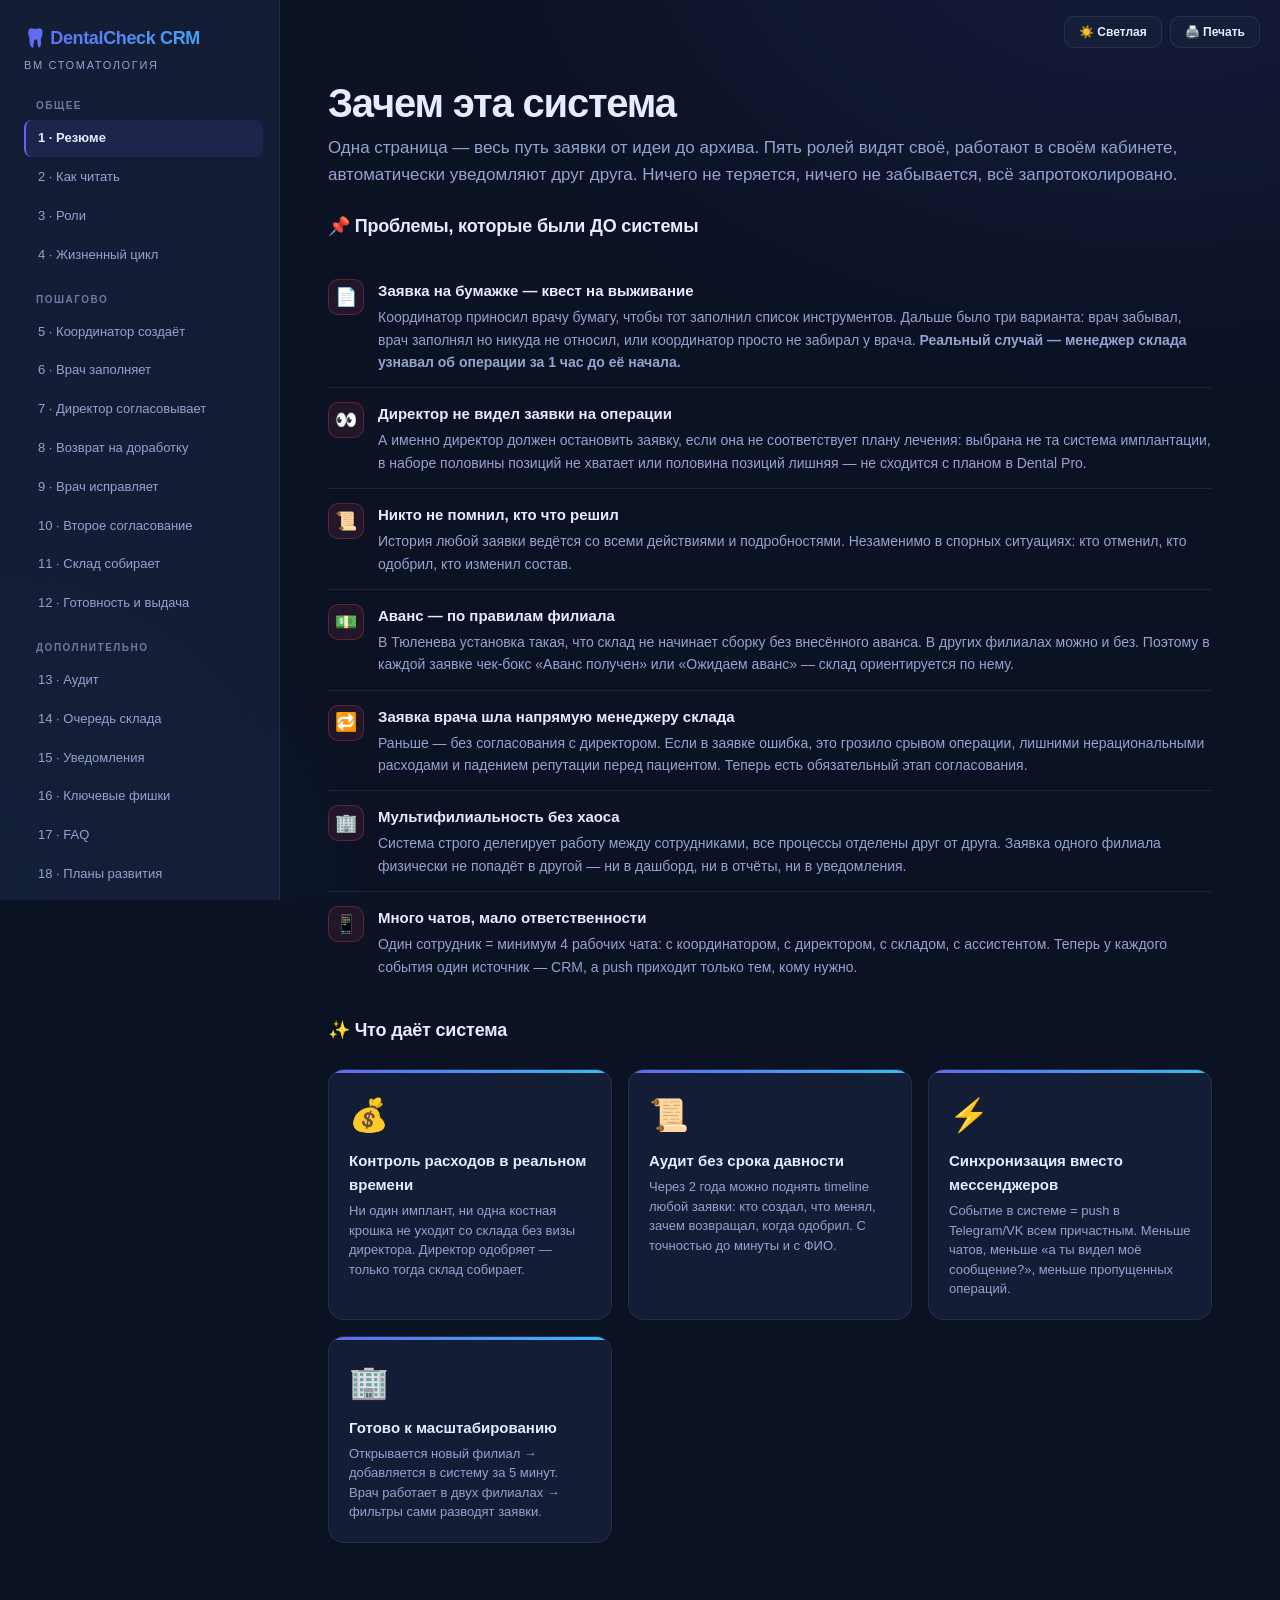
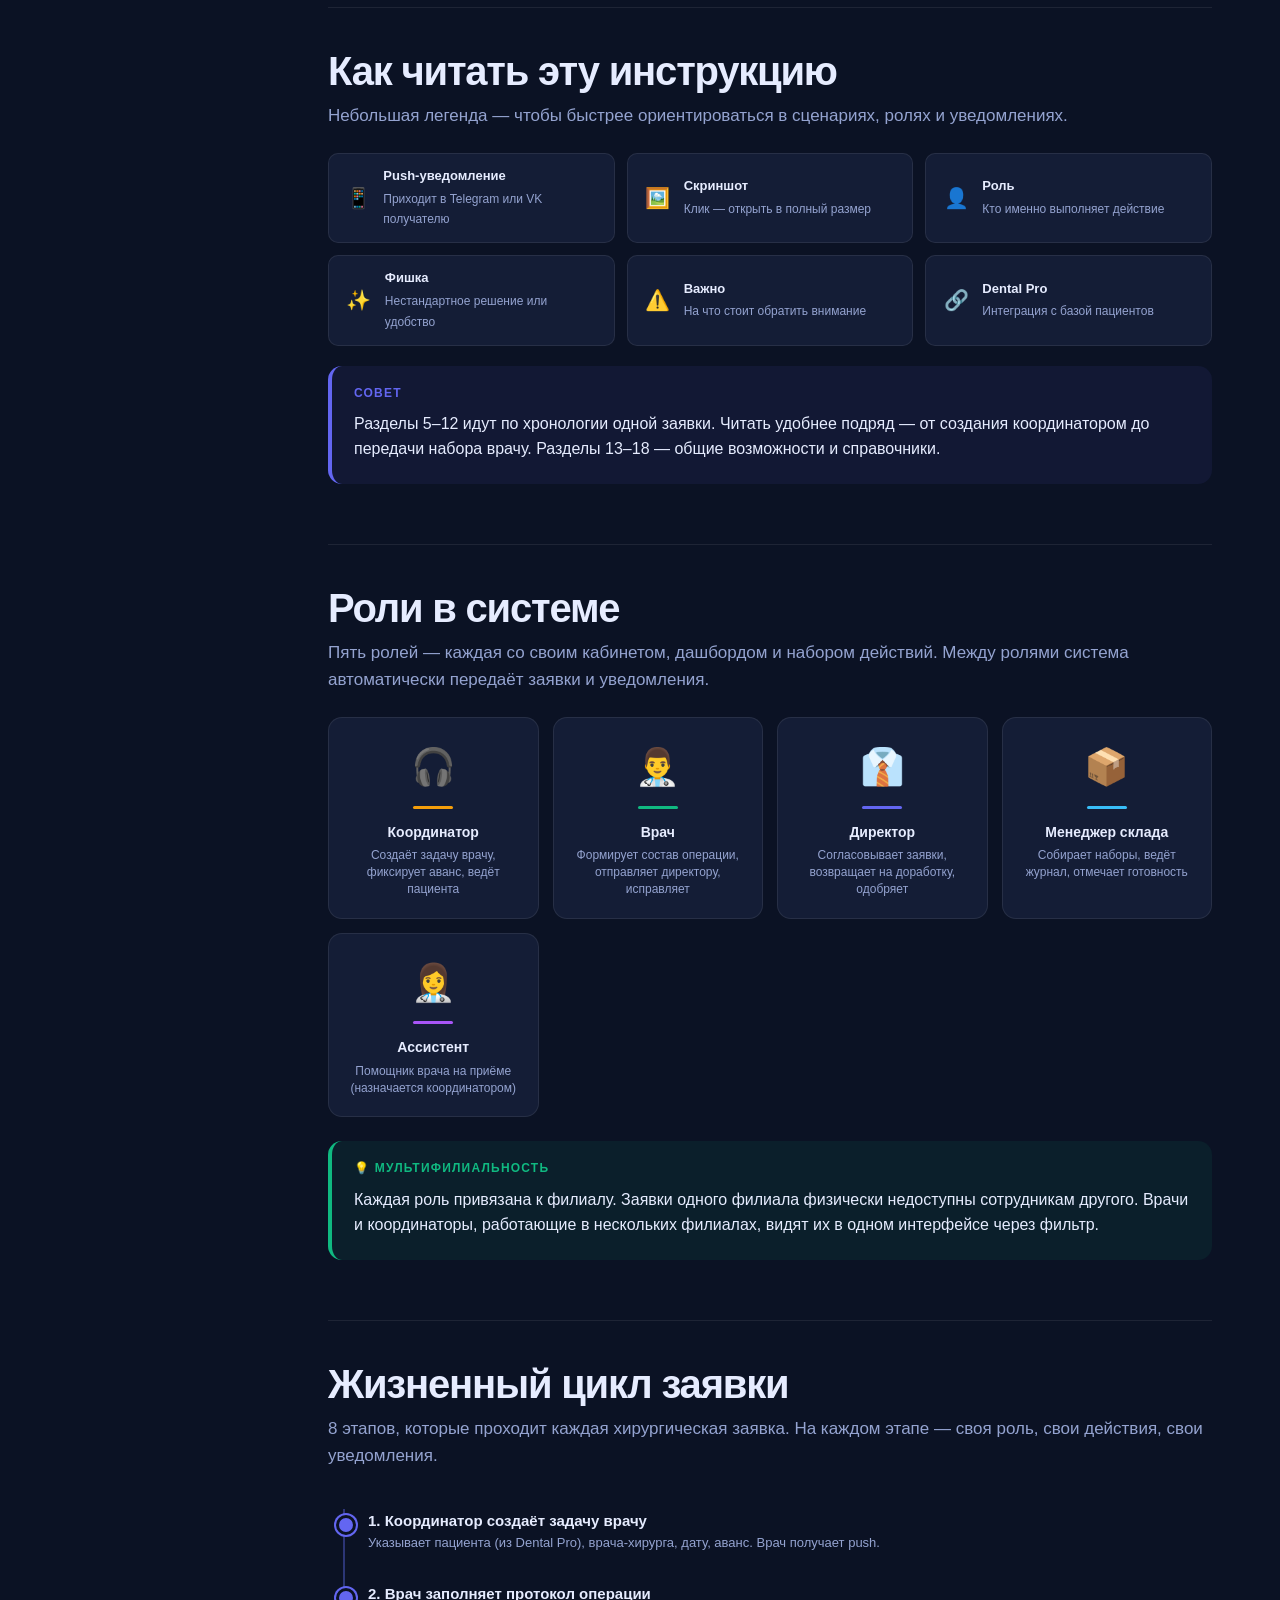
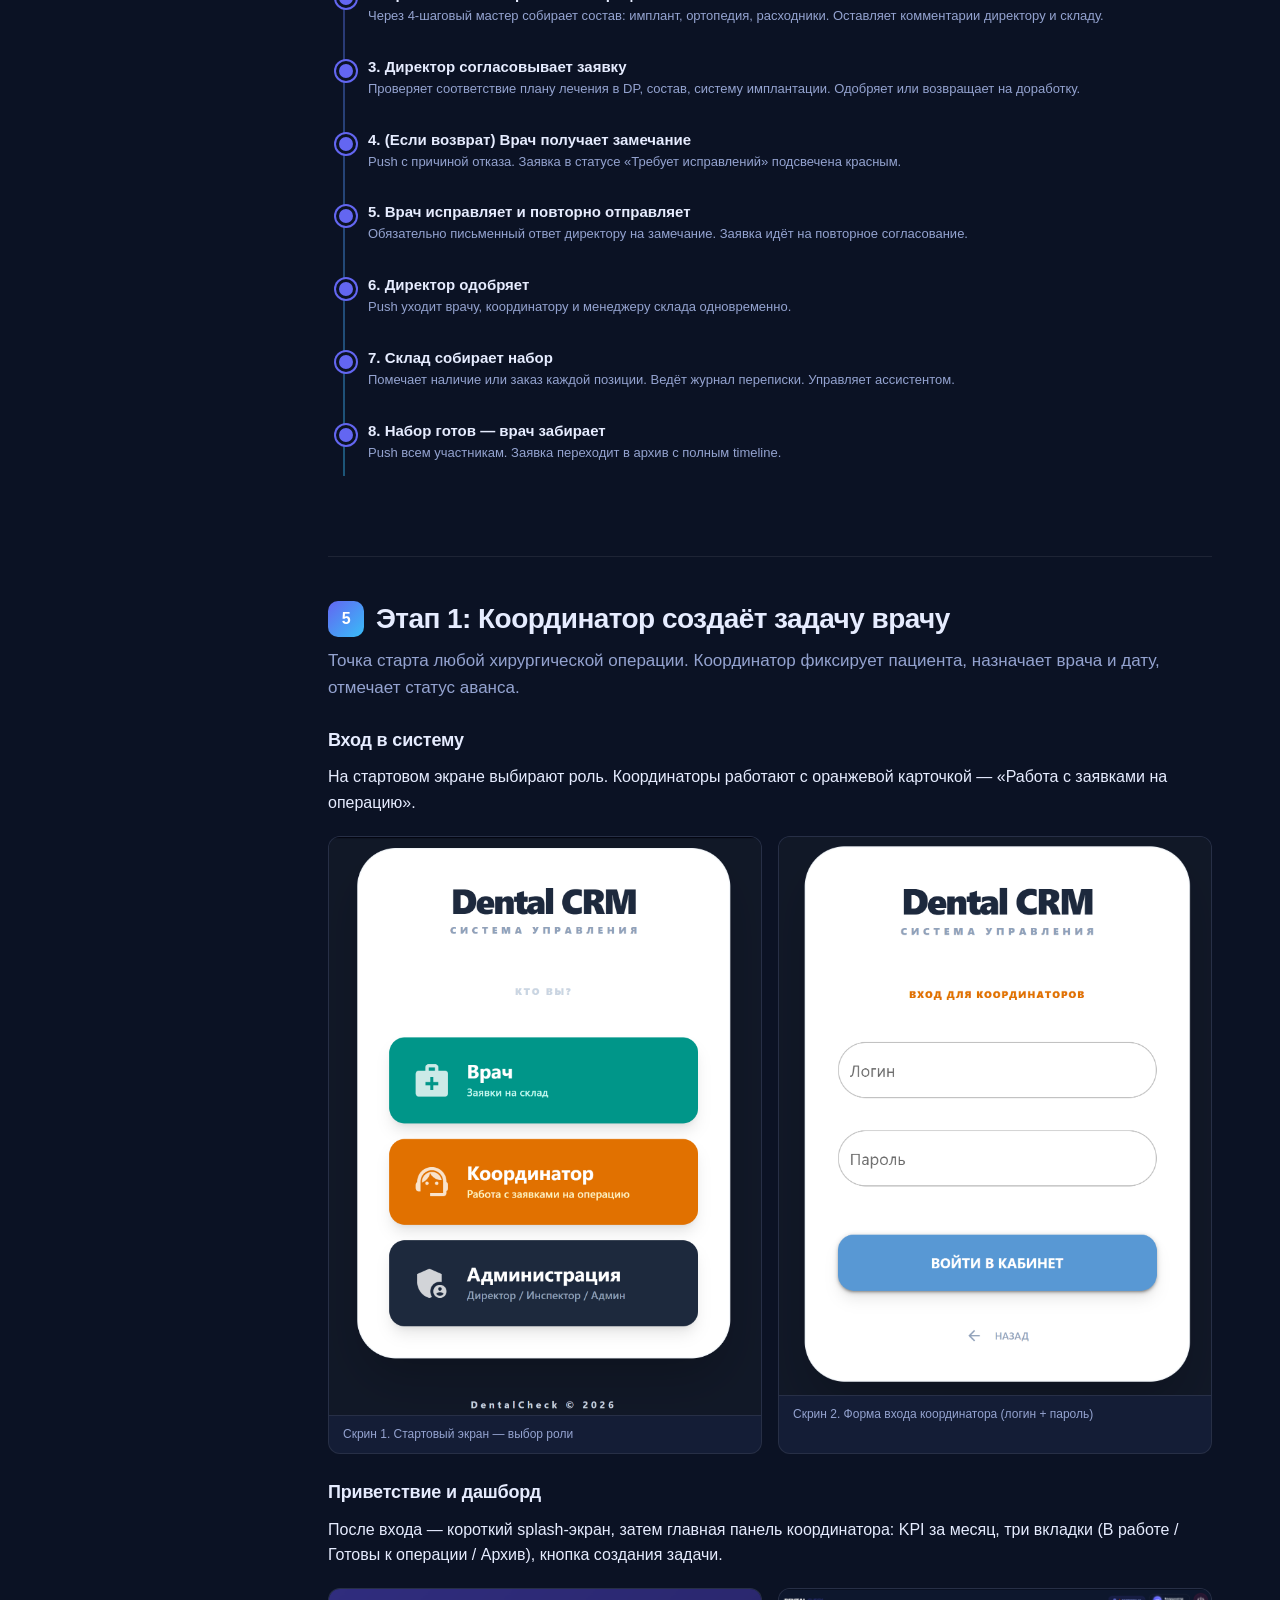
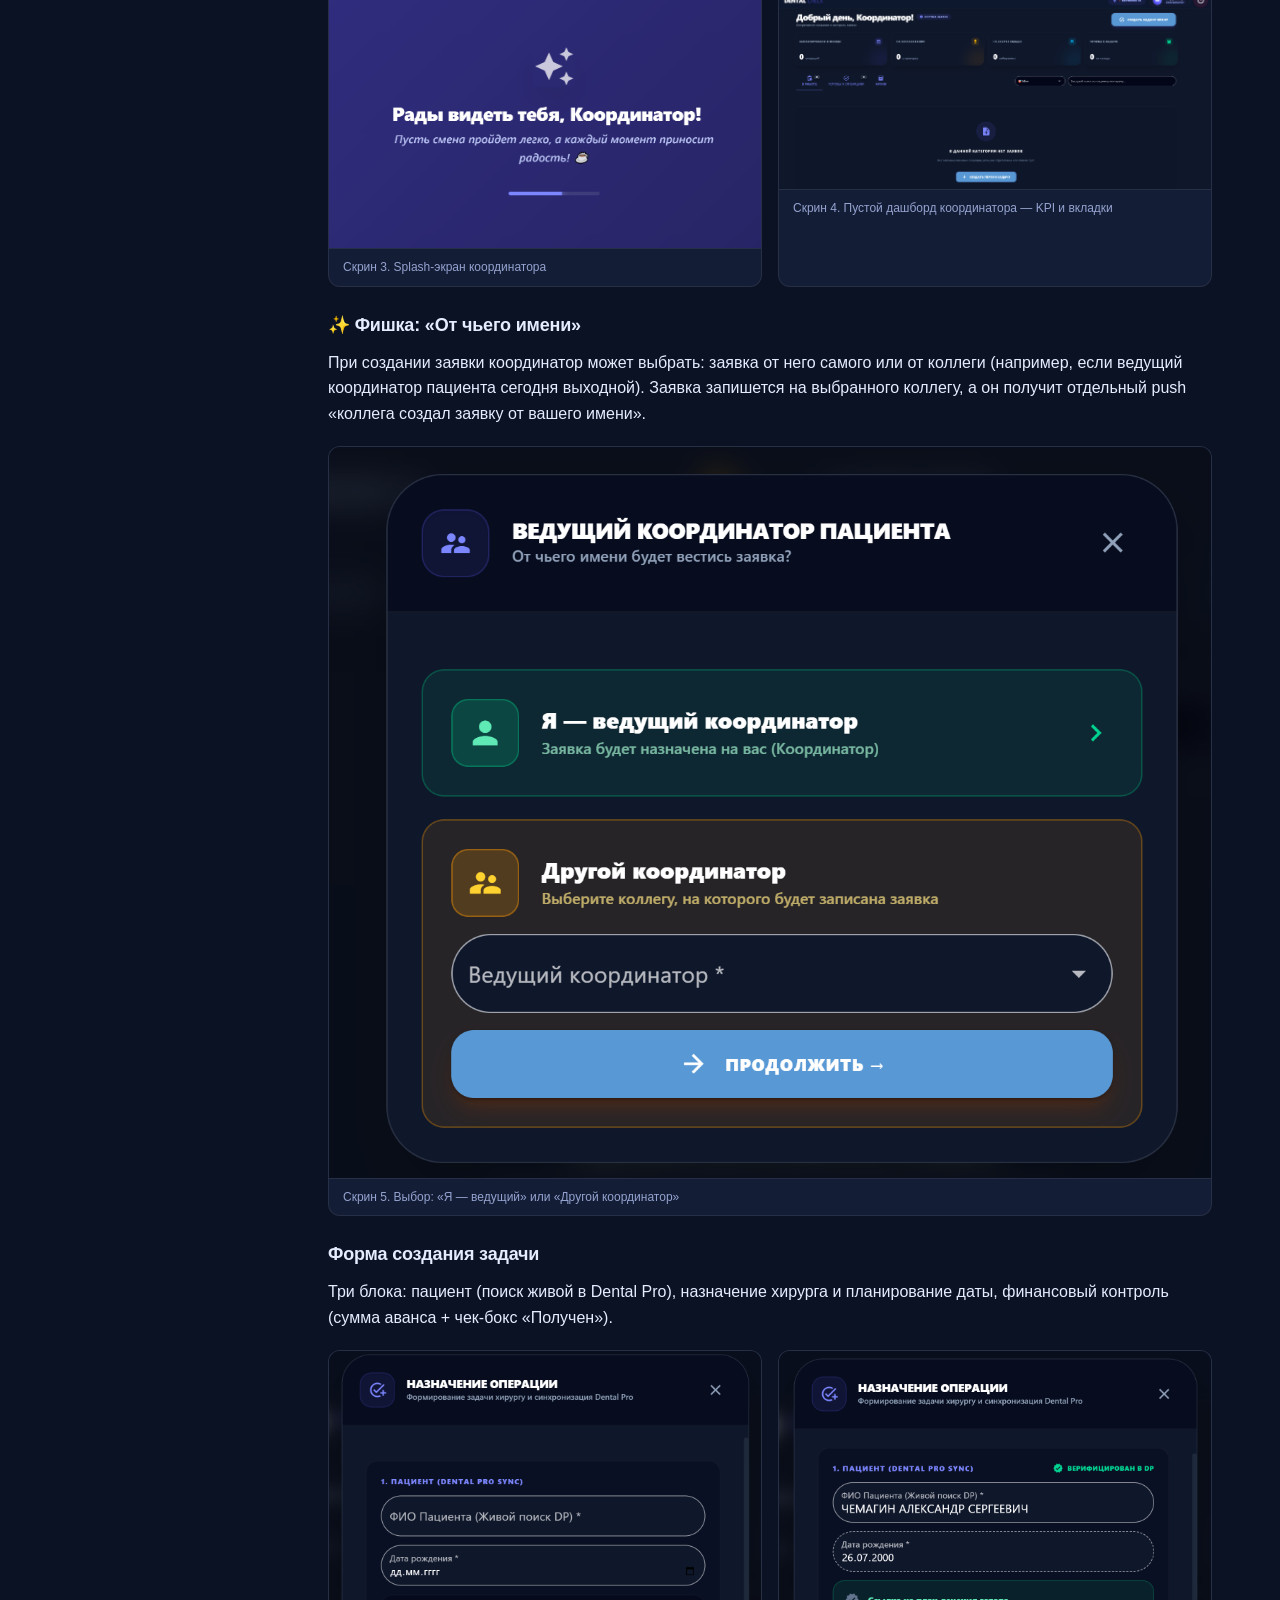
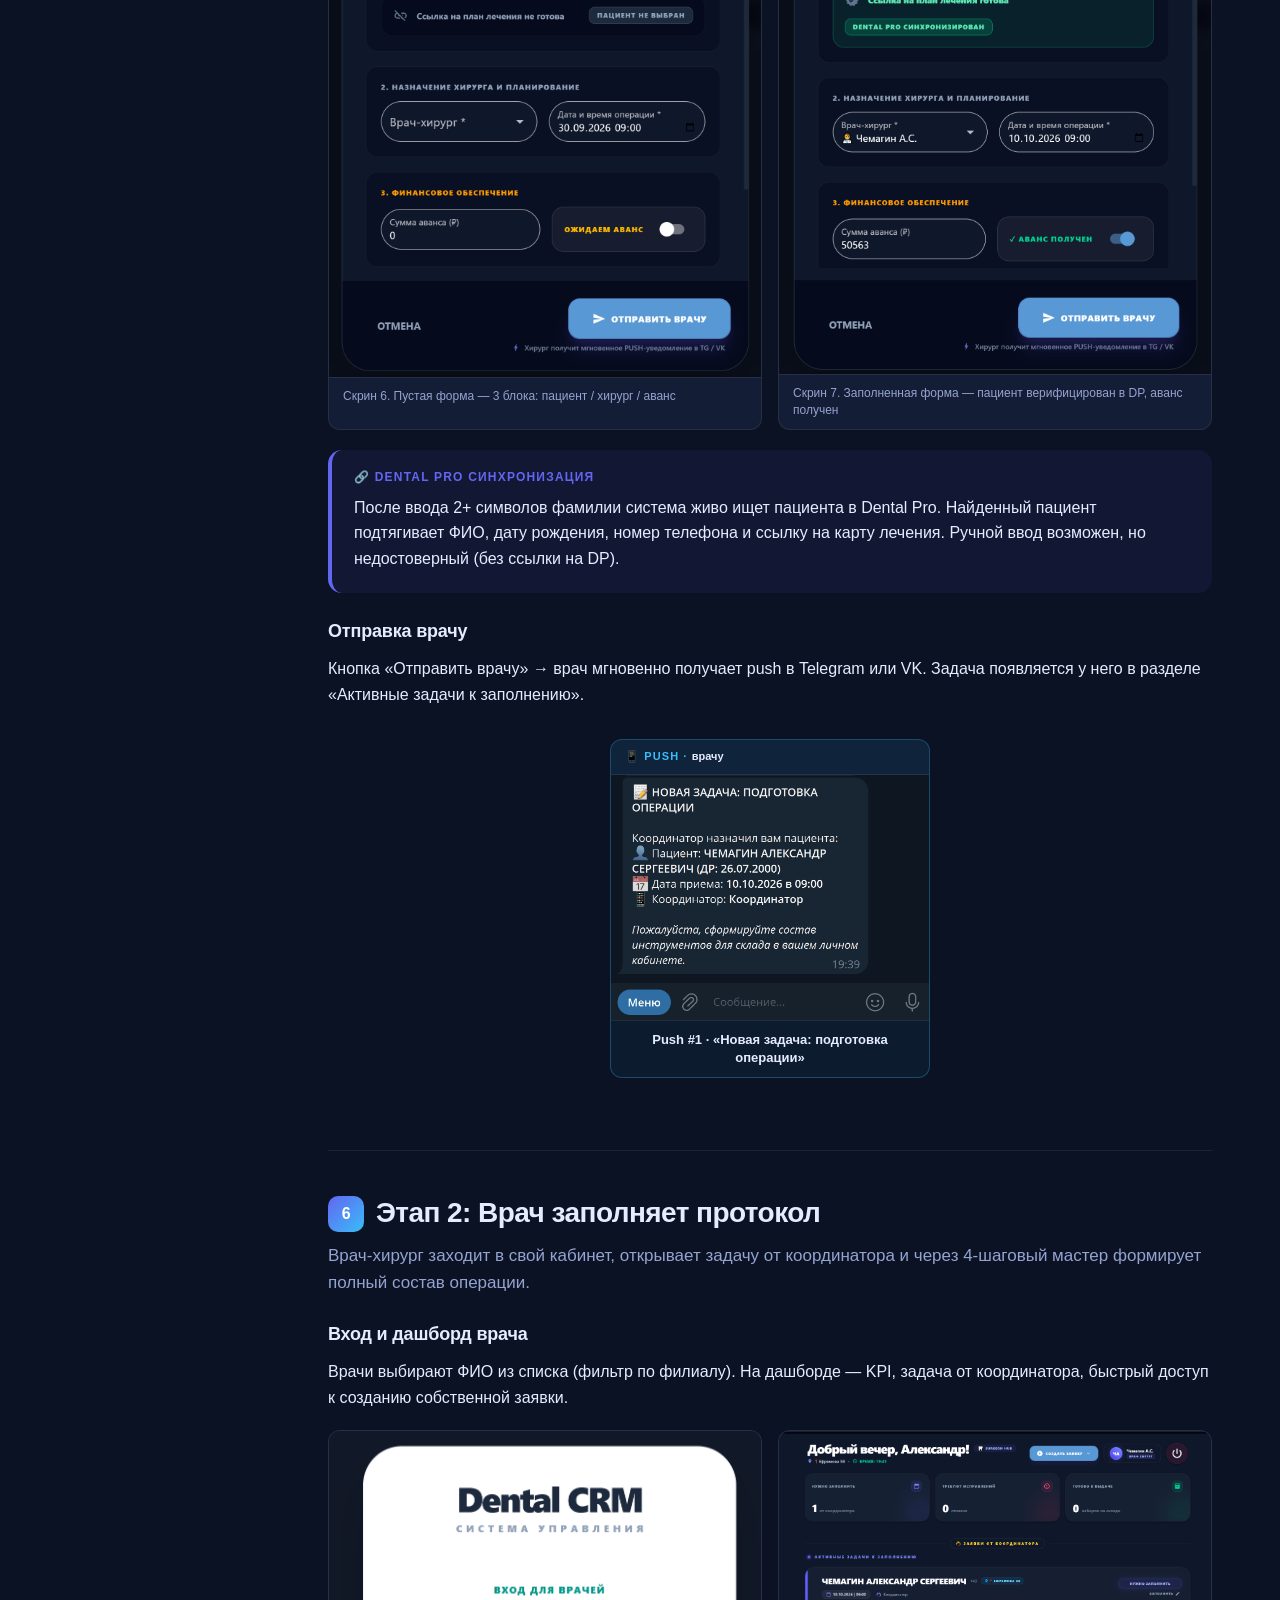
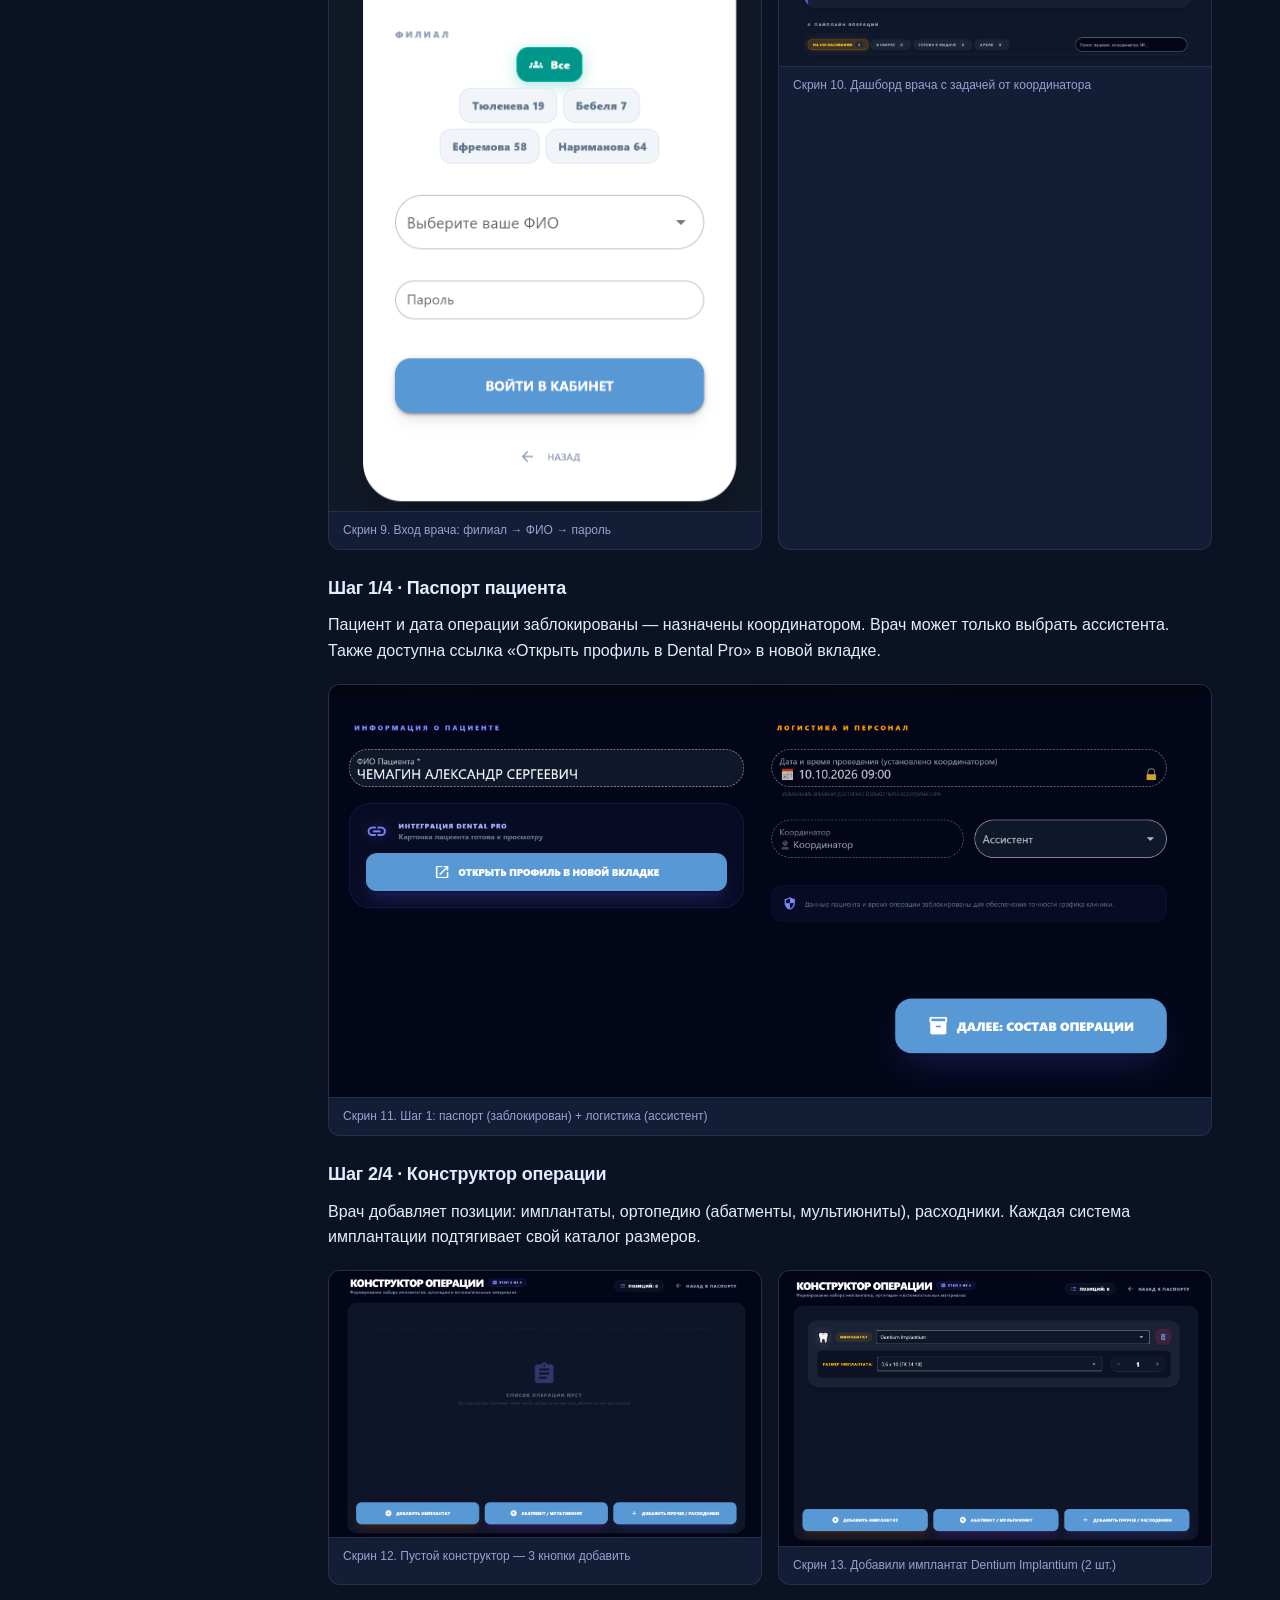
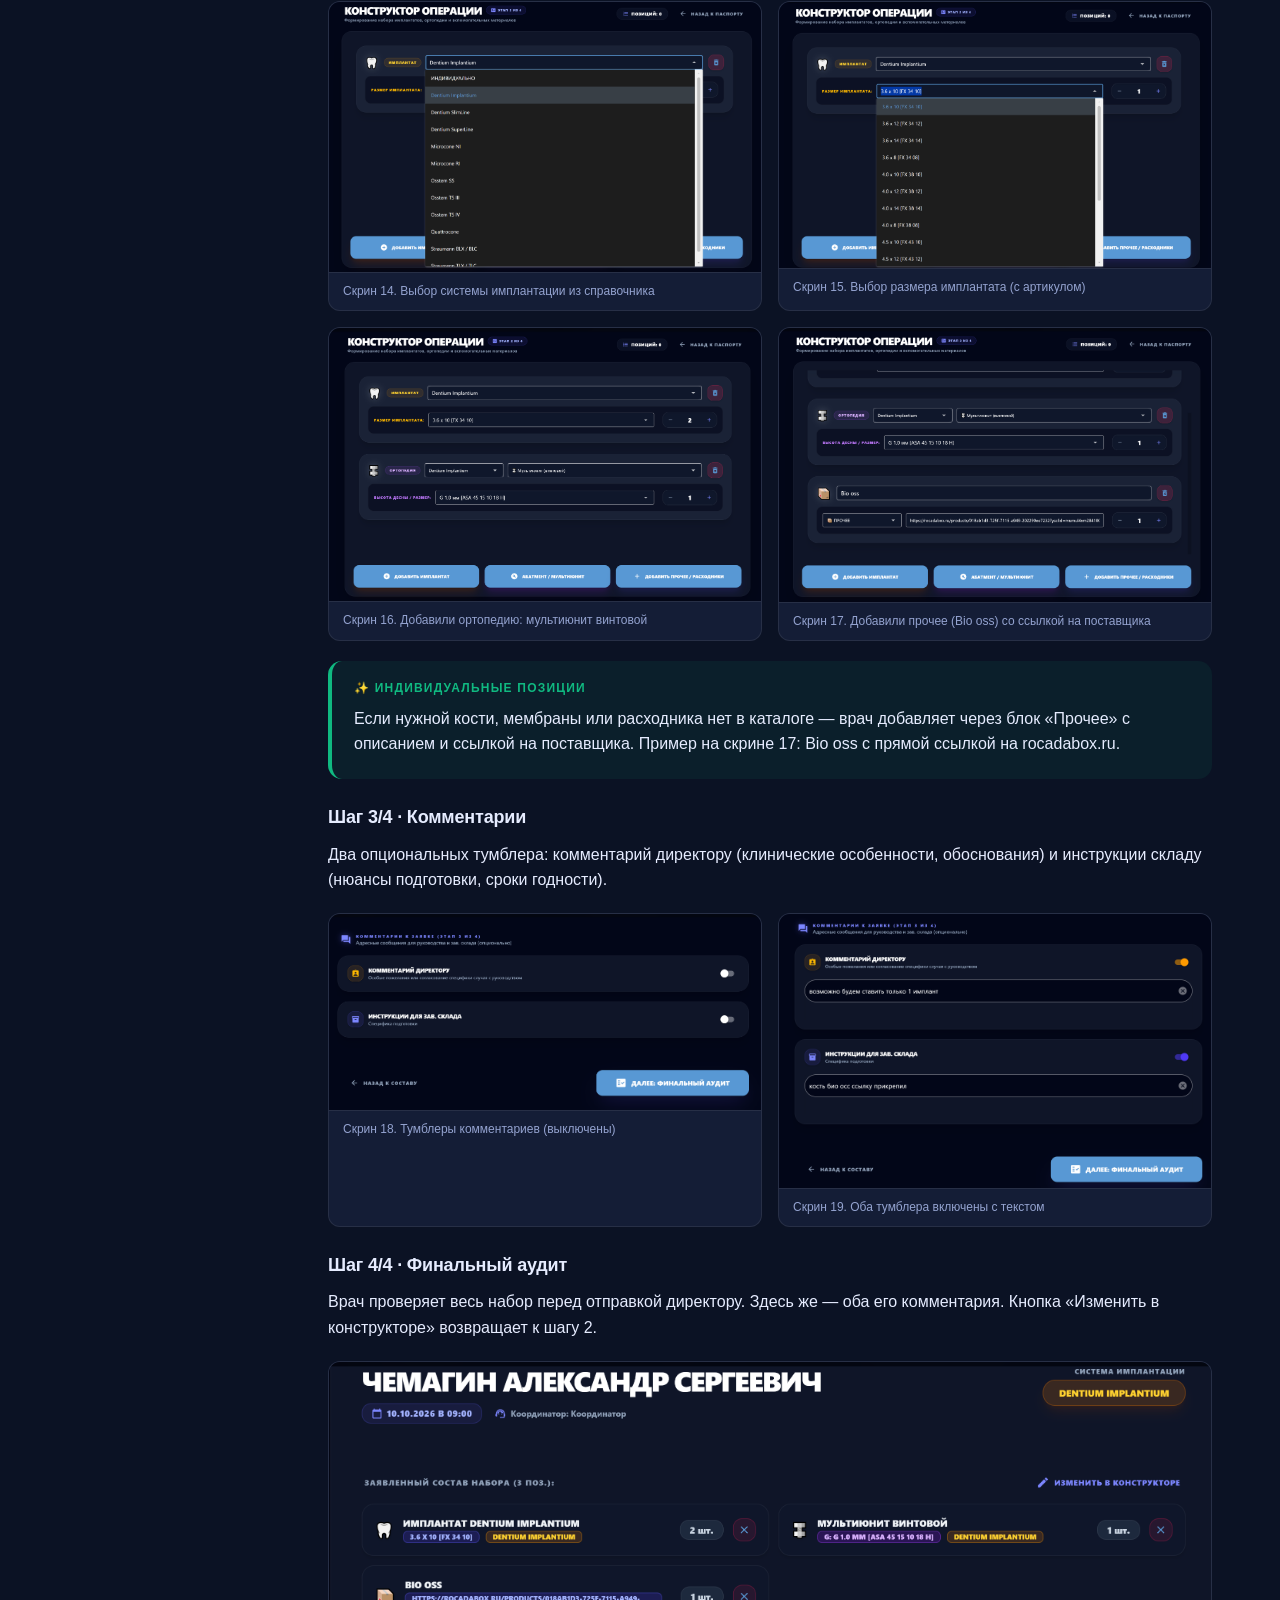
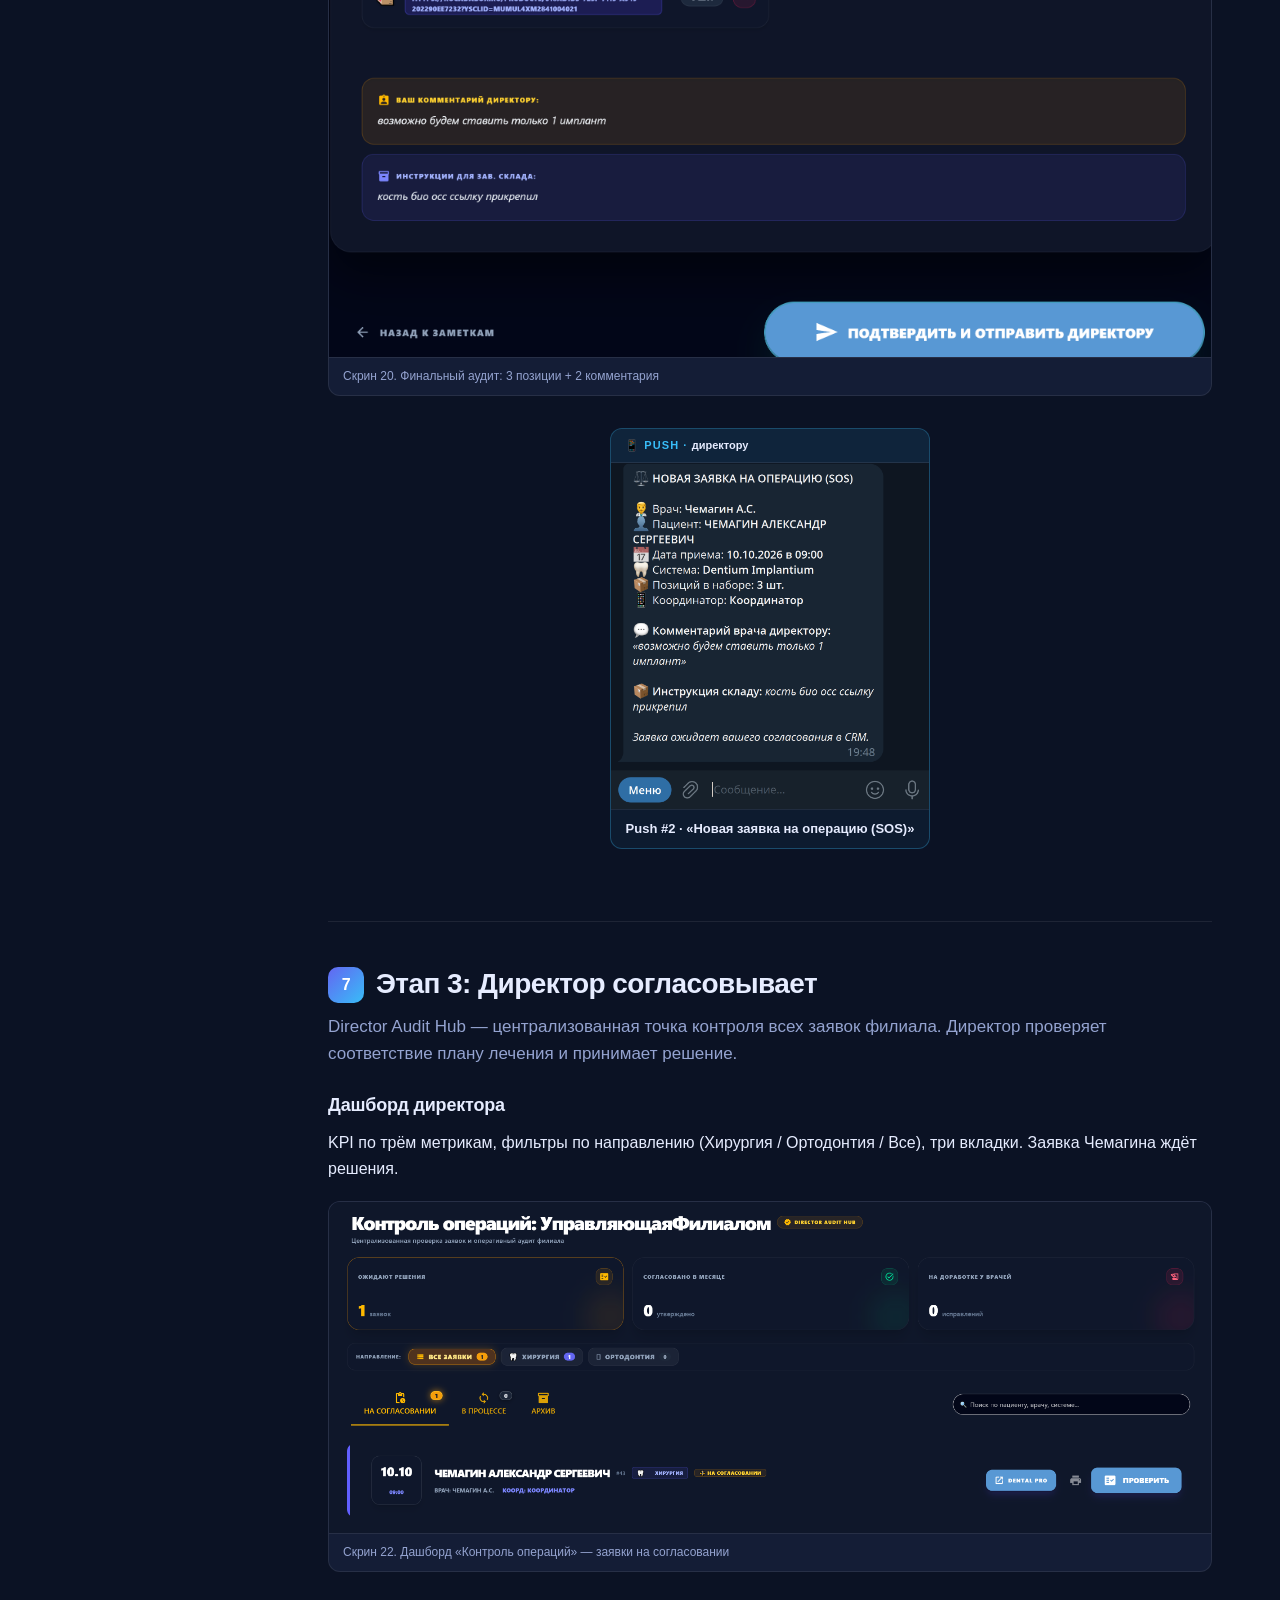
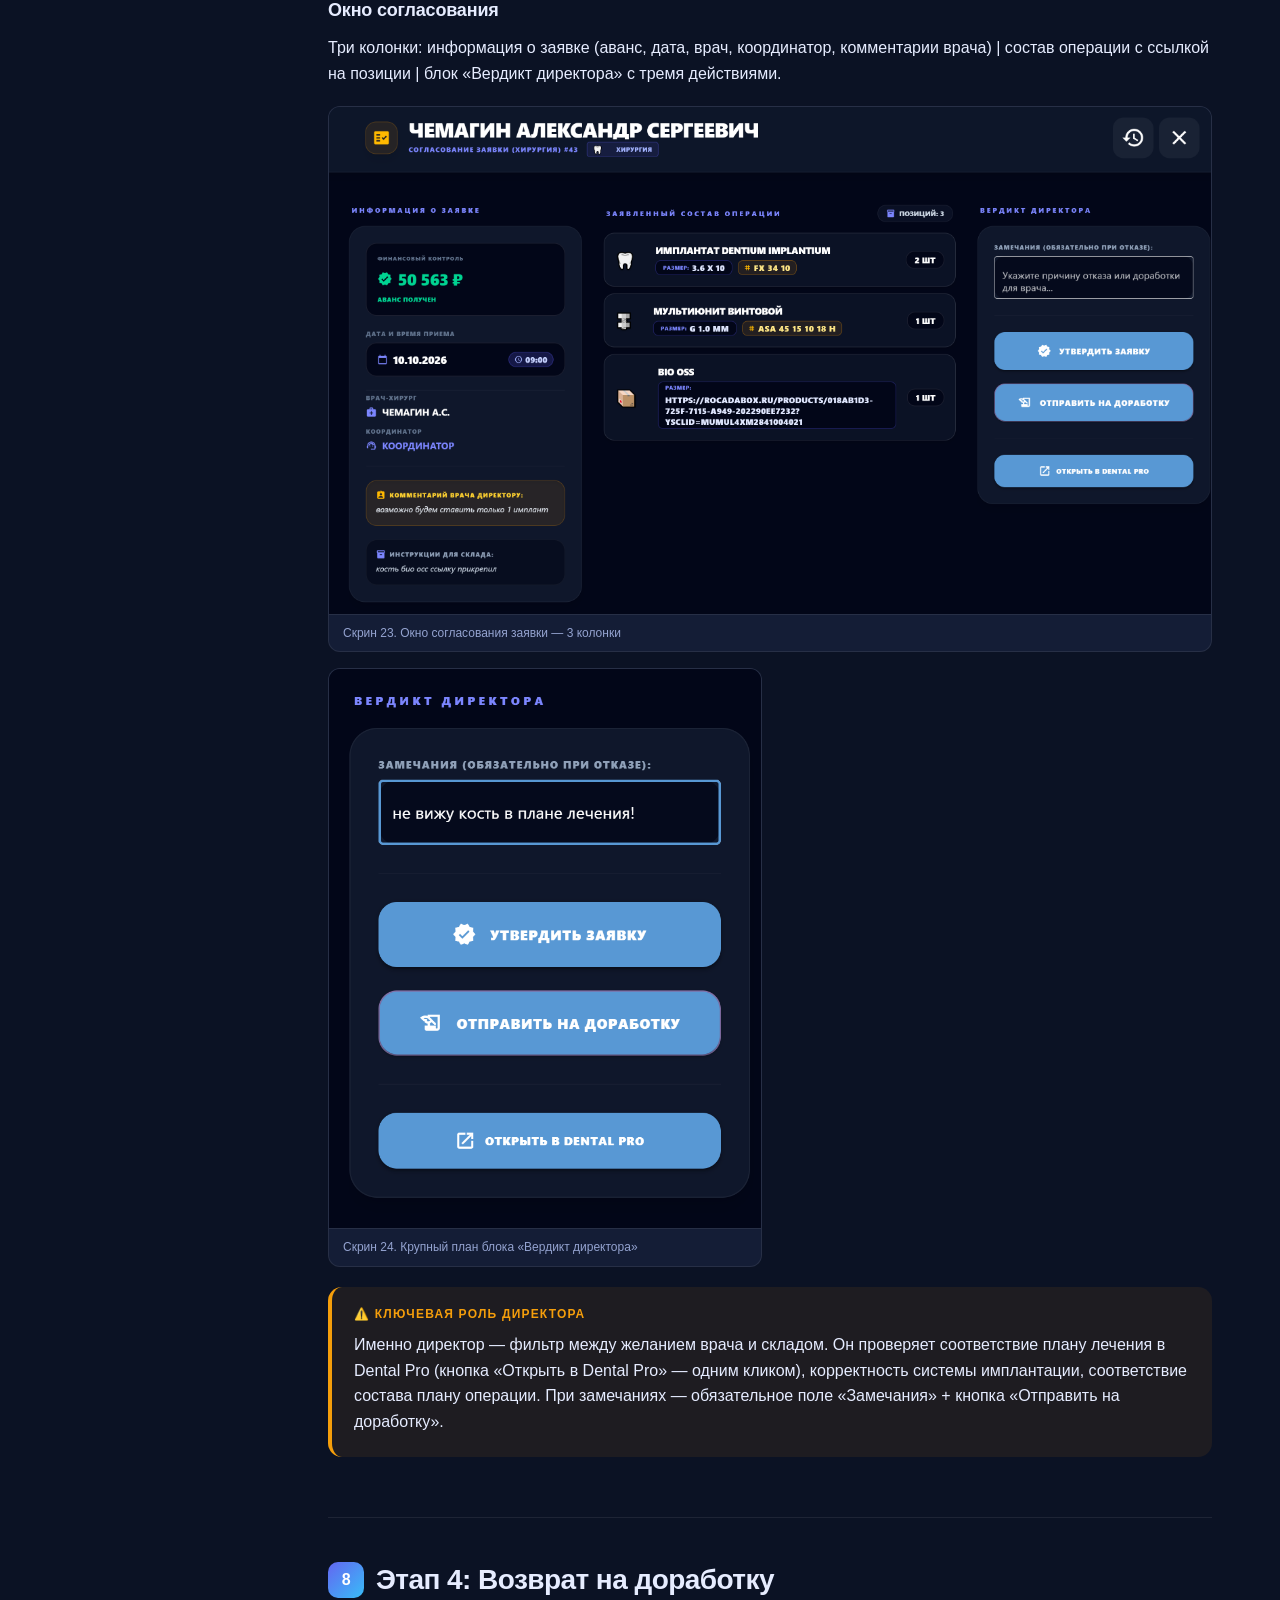
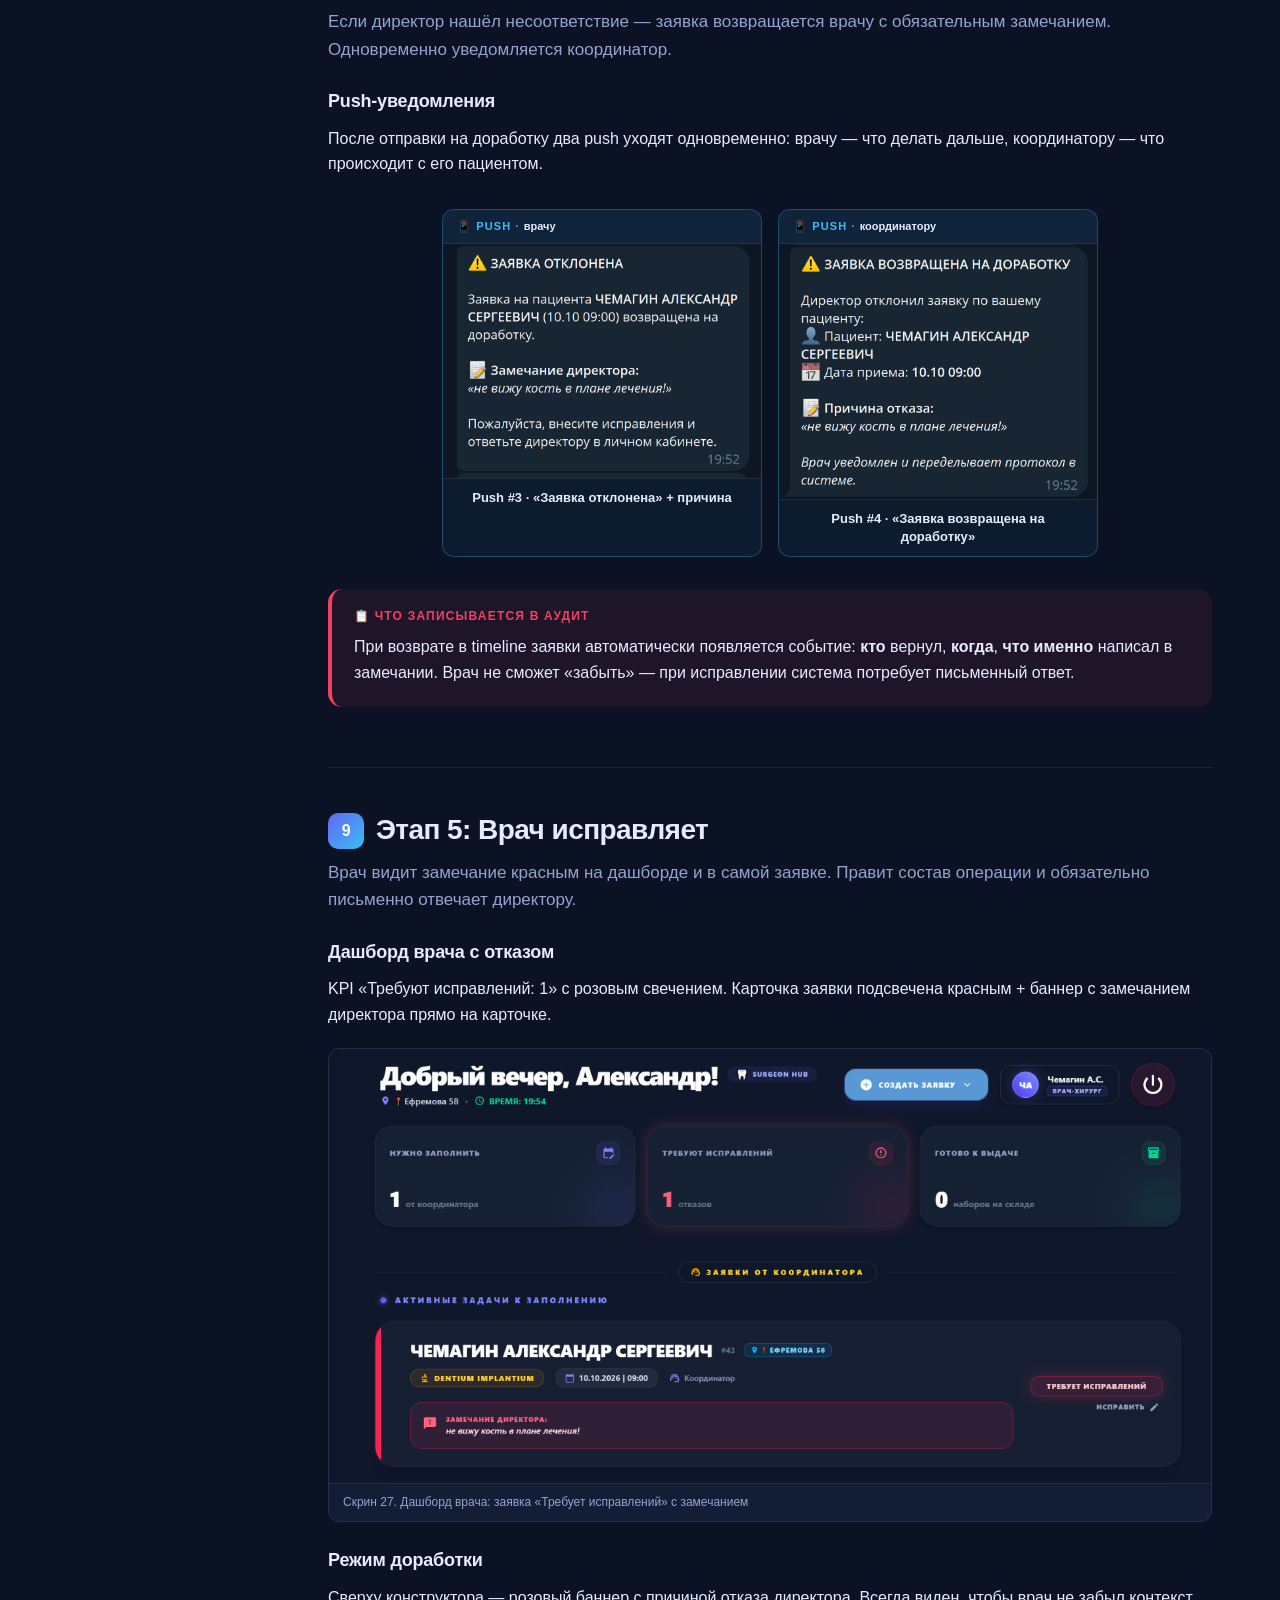
